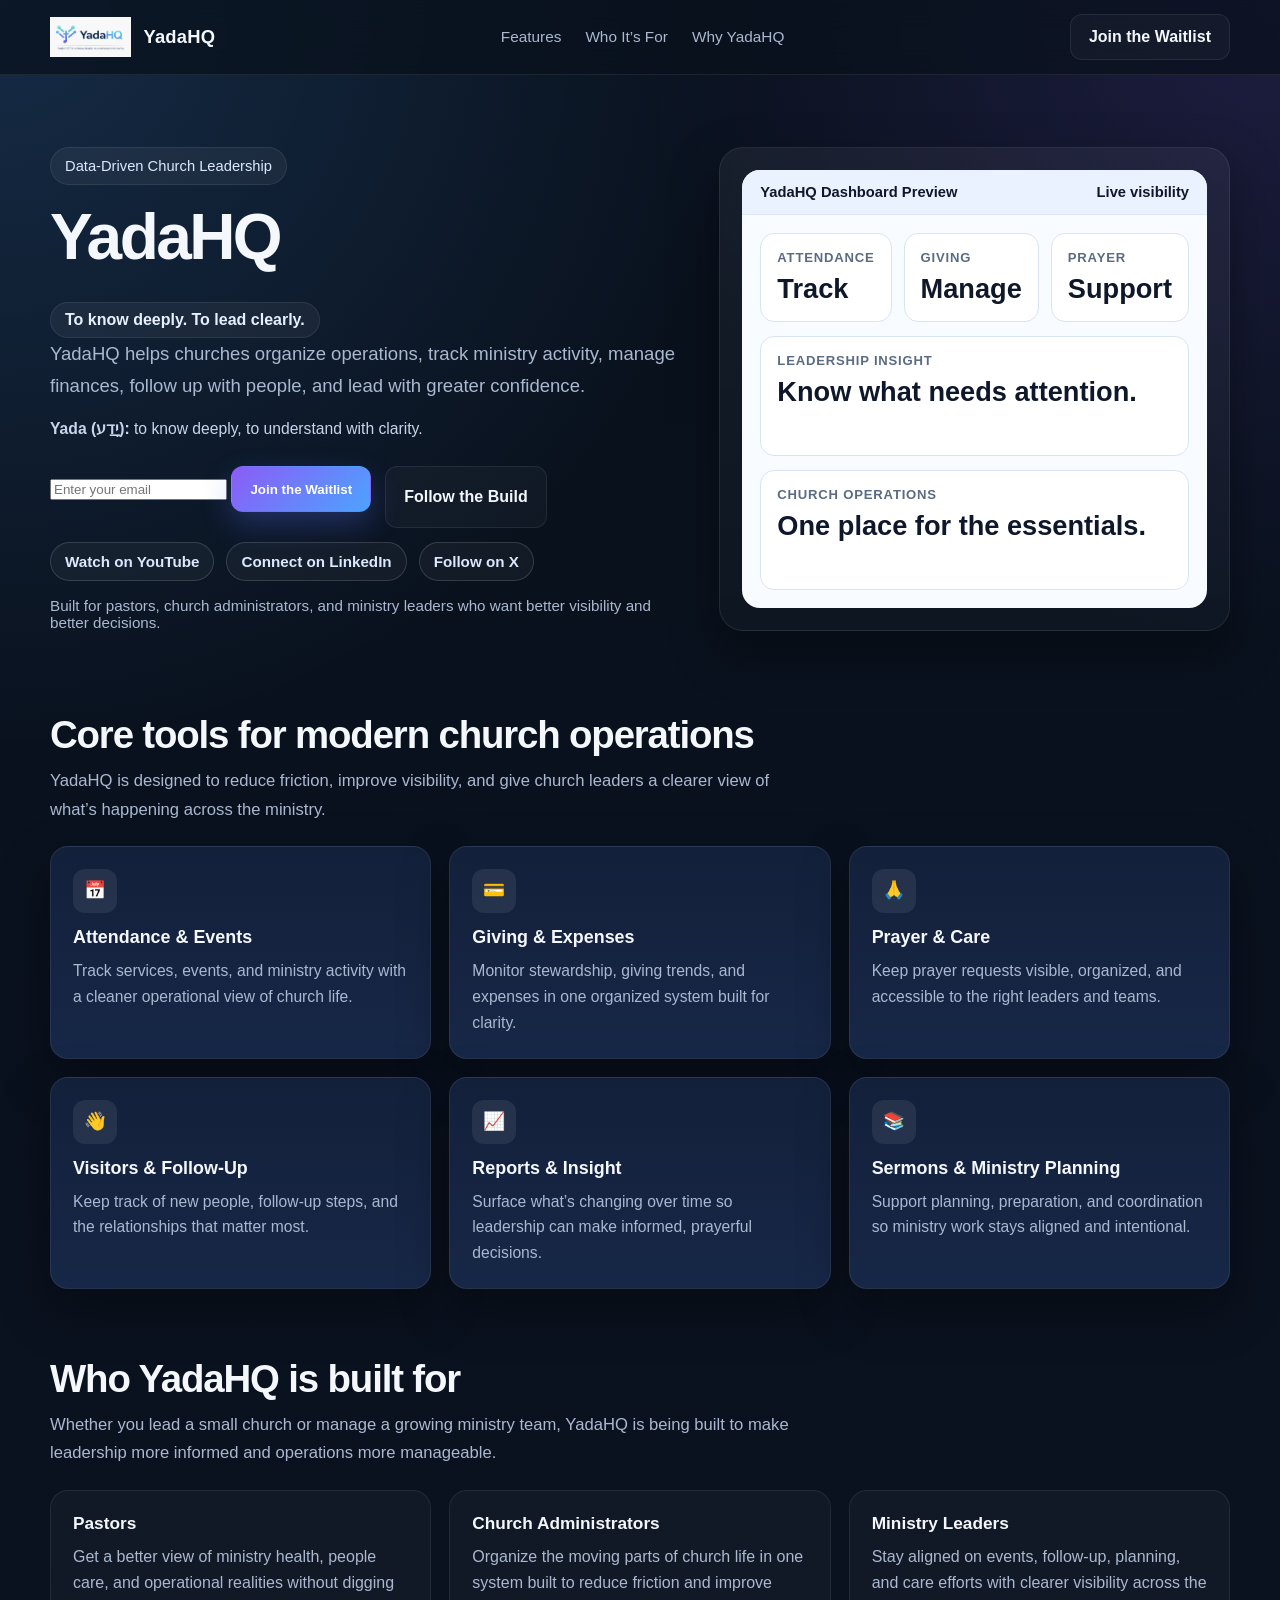
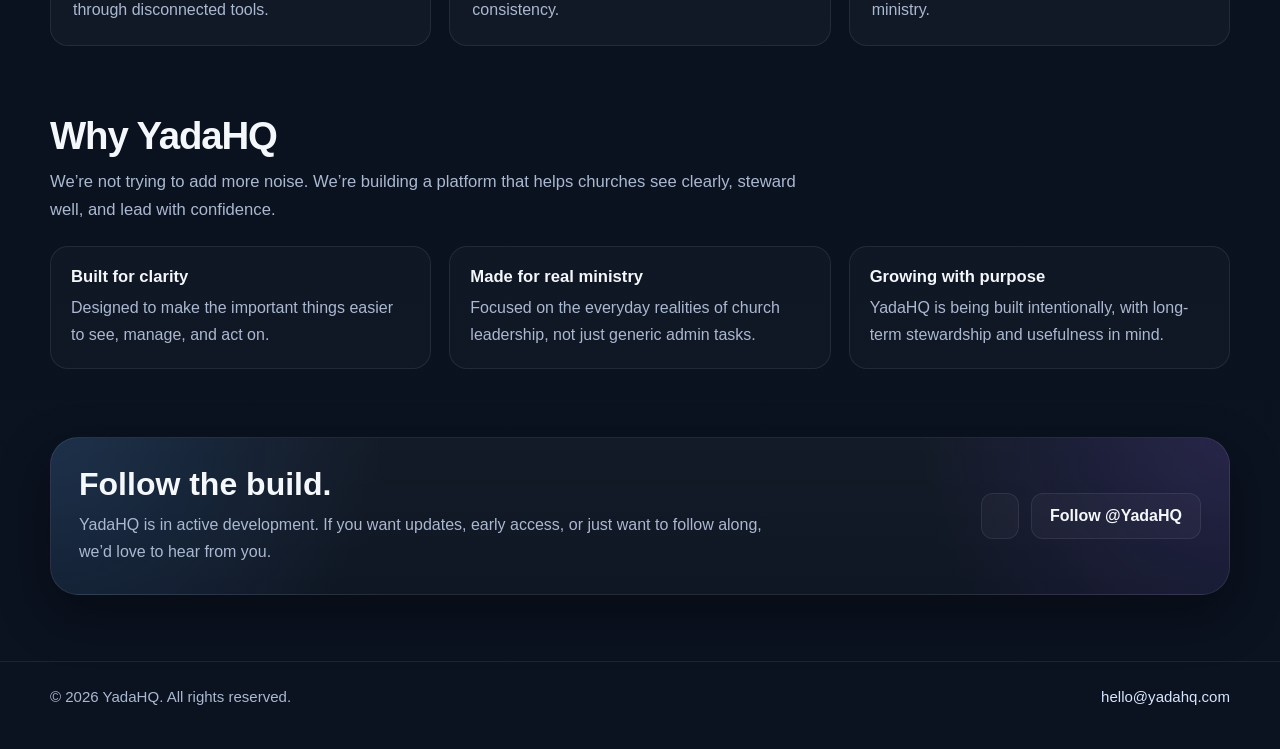
==== index.html @ d4dc7abc "Update index.html" ====
<!DOCTYPE html>
<html lang="en">
<head>
  <meta charset="UTF-8" />
  <meta name="viewport" content="width=device-width, initial-scale=1.0" />
  <title>YadaHQ | Data-Driven Church Leadership</title>
  <meta
    name="description"
    content="YadaHQ helps churches organize operations, track ministry activity, and lead with clarity."
  />
  <style>
    :root {
      --bg: #0b1220;
      --bg-soft: #111b31;
      --panel: #13203a;
      --panel-2: #172747;
      --text: #f4f7fb;
      --muted: #aab8d0;
      --line: rgba(255,255,255,0.08);
      --blue: #4da3ff;
      --blue-2: #69d2ff;
      --purple: #8b5cf6;
      --green: #30c48d;
      --shadow: 0 20px 50px rgba(0,0,0,0.35);
      --radius: 18px;
      --max: 1180px;
    }

    * {
      box-sizing: border-box;
    }

    html {
      scroll-behavior: smooth;
    }

    body {
      margin: 0;
      font-family: Inter, Arial, Helvetica, sans-serif;
      color: var(--text);
      background:
        radial-gradient(circle at top left, rgba(77,163,255,0.18), transparent 28%),
        radial-gradient(circle at top right, rgba(139,92,246,0.16), transparent 24%),
        linear-gradient(180deg, #09111d 0%, #0b1220 100%);
    }

    a {
      color: inherit;
      text-decoration: none;
    }

    .container {
      width: min(var(--max), calc(100% - 32px));
      margin: 0 auto;
    }

    .nav {
      position: sticky;
      top: 0;
      z-index: 20;
      backdrop-filter: blur(14px);
      background: rgba(9,17,29,0.72);
      border-bottom: 1px solid var(--line);
    }

    .nav-inner {
      display: flex;
      align-items: center;
      justify-content: space-between;
      min-height: 74px;
      gap: 18px;
    }

    .brand {
      display: flex;
      align-items: center;
      gap: 12px;
      font-weight: 800;
      font-size: 1.15rem;
      letter-spacing: 0.2px;
    }

    .brand img {
  height: 40px;
  width: auto;
  object-fit: contain;
}

    .nav-links {
      display: flex;
      gap: 24px;
      color: var(--muted);
      font-size: 0.96rem;
    }

    .nav-links a:hover {
      color: var(--text);
    }

    .nav-cta {
      display: flex;
      gap: 12px;
      align-items: center;
    }

    .btn {
      display: inline-flex;
      align-items: center;
      justify-content: center;
      gap: 10px;
      min-height: 46px;
      padding: 0 18px;
      border-radius: 12px;
      font-weight: 700;
      border: 1px solid transparent;
      transition: 0.2s ease;
      cursor: pointer;
    }

    .btn-primary {
      background: linear-gradient(135deg, var(--purple), var(--blue));
      color: white;
      box-shadow: 0 12px 30px rgba(91, 110, 255, 0.28);
    }

    .btn-primary:hover {
      transform: translateY(-1px);
      filter: brightness(1.04);
    }

    .btn-secondary {
      border-color: var(--line);
      background: rgba(255,255,255,0.03);
      color: var(--text);
    }

    .btn-secondary:hover {
      background: rgba(255,255,255,0.06);
    }

    .hero {
      padding: 72px 0 48px;
    }

    .hero-grid {
      display: grid;
      grid-template-columns: 1.15fr 0.85fr;
      gap: 34px;
      align-items: center;
    }

    .eyebrow {
      display: inline-flex;
      align-items: center;
      gap: 10px;
      color: #dce8ff;
      background: rgba(255,255,255,0.05);
      border: 1px solid var(--line);
      border-radius: 999px;
      padding: 10px 14px;
      font-size: 0.92rem;
      margin-bottom: 20px;
    }

    h1 {
      margin: 0 0 18px;
      font-size: clamp(2.4rem, 5vw, 4.4rem);
      line-height: 1.02;
      letter-spacing: -0.04em;
    }

    .hero p.main {
      margin: 0;
      color: var(--muted);
      font-size: 1.16rem;
      line-height: 1.7;
      max-width: 760px;
    }

    .meaning {
      margin-top: 18px;
      color: #d2dff7;
      font-size: 0.98rem;
      opacity: 0.95;
    }

    .hero-actions {
      display: flex;
      gap: 14px;
      margin-top: 28px;
      flex-wrap: wrap;
    }

    .hero-note {
      margin-top: 16px;
      color: var(--muted);
      font-size: 0.95rem;
    }

    .hero-card {
      background: linear-gradient(180deg, rgba(255,255,255,0.05), rgba(255,255,255,0.025));
      border: 1px solid var(--line);
      border-radius: 24px;
      padding: 22px;
      box-shadow: var(--shadow);
    }

    .dashboard-shell {
      background: #f8fbff;
      color: #0f172a;
      border-radius: 18px;
      overflow: hidden;
      min-height: 380px;
    }

    .dashboard-top {
      display: flex;
      justify-content: space-between;
      align-items: center;
      background: #eaf2ff;
      padding: 14px 18px;
      border-bottom: 1px solid #dbe7f7;
      font-size: 0.92rem;
      font-weight: 700;
    }

    .dashboard-body {
      padding: 18px;
      display: grid;
      gap: 14px;
    }

    .stat-row {
      display: grid;
      grid-template-columns: repeat(3, 1fr);
      gap: 12px;
    }

    .stat-box, .wide-box {
      border: 1px solid #d9e4f2;
      border-radius: 14px;
      background: white;
      padding: 16px;
    }

    .stat-box h4, .wide-box h4 {
      margin: 0 0 8px;
      font-size: 0.82rem;
      color: #5b6b82;
      text-transform: uppercase;
      letter-spacing: 0.06em;
    }

    .stat-box .big, .wide-box .big {
      font-size: 1.7rem;
      font-weight: 800;
    }

    .wide-box {
      min-height: 120px;
    }

    section {
      padding: 34px 0;
    }

    .section-head {
      margin-bottom: 22px;
      max-width: 760px;
    }

    .section-head h2 {
      margin: 0 0 10px;
      font-size: clamp(1.8rem, 3vw, 2.7rem);
      letter-spacing: -0.03em;
    }

    .section-head p {
      margin: 0;
      color: var(--muted);
      line-height: 1.7;
      font-size: 1.04rem;
    }

    .feature-grid {
      display: grid;
      grid-template-columns: repeat(3, 1fr);
      gap: 18px;
    }

    .feature-card {
      background: linear-gradient(180deg, var(--panel), var(--panel-2));
      border: 1px solid var(--line);
      border-radius: var(--radius);
      padding: 22px;
      box-shadow: var(--shadow);
    }

    .feature-card .icon {
      width: 44px;
      height: 44px;
      border-radius: 12px;
      display: inline-flex;
      align-items: center;
      justify-content: center;
      background: rgba(255,255,255,0.08);
      margin-bottom: 14px;
      font-size: 1.1rem;
    }

    .feature-card h3 {
      margin: 0 0 10px;
      font-size: 1.12rem;
    }

    .feature-card p {
      margin: 0;
      color: var(--muted);
      line-height: 1.65;
      font-size: 0.98rem;
    }

    .audience-grid {
      display: grid;
      grid-template-columns: repeat(3, 1fr);
      gap: 18px;
    }

    .audience-card {
      border: 1px solid var(--line);
      border-radius: var(--radius);
      padding: 22px;
      background: rgba(255,255,255,0.03);
    }

    .audience-card h3 {
      margin: 0 0 10px;
      font-size: 1.08rem;
    }

    .audience-card p {
      margin: 0;
      color: var(--muted);
      line-height: 1.65;
    }

    .trust-grid {
      display: grid;
      grid-template-columns: repeat(3, 1fr);
      gap: 18px;
    }

    .trust-item {
      border: 1px solid var(--line);
      border-radius: var(--radius);
      padding: 20px;
      background: rgba(255,255,255,0.025);
    }

    .trust-item strong {
      display: block;
      margin-bottom: 8px;
      font-size: 1.04rem;
    }

    .trust-item span {
      color: var(--muted);
      line-height: 1.65;
    }

    .cta-panel {
      border: 1px solid var(--line);
      border-radius: 28px;
      padding: 28px;
      background:
        radial-gradient(circle at left top, rgba(77,163,255,0.16), transparent 28%),
        radial-gradient(circle at right top, rgba(139,92,246,0.16), transparent 26%),
        linear-gradient(180deg, rgba(255,255,255,0.04), rgba(255,255,255,0.02));
      box-shadow: var(--shadow);
      display: flex;
      justify-content: space-between;
      align-items: center;
      gap: 20px;
      flex-wrap: wrap;
    }

    .cta-panel h2 {
      margin: 0 0 8px;
      font-size: 2rem;
    }

    .cta-panel p {
      margin: 0;
      color: var(--muted);
      line-height: 1.7;
      max-width: 720px;
    }

    .footer {
      border-top: 1px solid var(--line);
      margin-top: 32px;
      padding: 26px 0 44px;
      color: var(--muted);
      font-size: 0.94rem;
    }

    .footer-inner {
      display: flex;
      justify-content: space-between;
      gap: 18px;
      flex-wrap: wrap;
    }

    .footer a {
      color: #d7e5ff;
    }

    @media (max-width: 980px) {
      .hero-grid,
      .feature-grid,
      .audience-grid,
      .trust-grid,
      .stat-row {
        grid-template-columns: 1fr;
      }

      .nav-links {
        display: none;
      }

      .hero {
        padding-top: 48px;
      }
    }

    @media (max-width: 640px) {
      .nav-cta {
        display: none;
      }

      h1 {
        font-size: 2.4rem;
      }

      .cta-panel h2 {
        font-size: 1.5rem;
      }
    }
    .social-row {
  margin-top: 14px;
  display: flex;
  flex-wrap: wrap;
  gap: 12px;
}

.social-link {
  display: inline-flex;
  align-items: center;
  padding: 10px 14px;
  border-radius: 999px;
  border: 1px solid rgba(255,255,255,0.14);
  background: rgba(255,255,255,0.04);
  color: #dce8ff;
  text-decoration: none;
  font-size: 0.95rem;
  font-weight: 600;
  transition: background 0.2s ease, border-color 0.2s ease, transform 0.2s ease;
}

.social-link:hover {
  background: rgba(255,255,255,0.08);
  border-color: rgba(255,255,255,0.24);
  transform: translateY(-1px);
}
  </style>
</head>
<body>
  <nav class="nav">
    <div class="container nav-inner">
      <a href="/" class="brand">
  <img src="/YadaHQ 3.jpg" alt="YadaHQ logo" height="40">
  <span>YadaHQ</span>
</a>

      <div class="nav-links">
        <a href="#features">Features</a>
        <a href="#who">Who It’s For</a>
        <a href="#trust">Why YadaHQ</a>
      </div>

            <div class="nav-cta">
        <a class="btn btn-secondary" href="#waitlist-form">
  Join the Waitlist
</a>
      </div>
    </div>
  </nav>

  <header class="hero">
    <div class="container hero-grid">
      <div>
                <div class="eyebrow">Data-Driven Church Leadership</div>

        <h1>YadaHQ</h1>

        <div style="margin-top:14px; display:inline-block; padding:8px 14px; border-radius:999px; background:rgba(255,255,255,0.05); border:1px solid rgba(255,255,255,0.08);">
          <span style="font-weight:600; color:#e6f0ff;">To know deeply. To lead clearly.</span>
        </div>

        <p class="main">
          YadaHQ helps churches organize operations, track ministry activity,
          manage finances, follow up with people, and lead with greater confidence.
        </p>
        <div class="meaning">
          <strong>Yada (יָדַע):</strong> to know deeply, to understand with clarity.
        </div>

       <div class="hero-actions">
  <form
  id="waitlist-form"
  class="waitlist-form"
  action="https://formspree.io/f/abcdwxyz"
  method="POST"
>
    <input
      type="email"
      name="email"
      placeholder="Enter your email"
      required
    />
    <button type="submit" class="btn btn-primary">
      Join the Waitlist
    </button>
    <p id="waitlist-message" class="waitlist-message"></p>
  </form>

  <a class="btn btn-secondary" href="https://x.com/YadaHQ" target="_blank" rel="noopener noreferrer">
    Follow the Build
  </a>
</div>
<div class="social-row">
  <a class="social-link" href="https://www.youtube.com/@YadaHQ" target="_blank" rel="noopener noreferrer">Watch on YouTube</a>
  <a class="social-link" href="https://www.linkedin.com/in/nathaniel-harrison-yadahq" target="_blank" rel="noopener noreferrer">Connect on LinkedIn</a>
  <a class="social-link" href="https://x.com/YadaHQ" target="_blank" rel="noopener noreferrer">Follow on X</a>
</div>
        <div class="hero-note">
          Built for pastors, church administrators, and ministry leaders who want better visibility and better decisions.
        </div>
      </div>

      <div class="hero-card">
        <div class="dashboard-shell">
          <div class="dashboard-top">
            <span>YadaHQ Dashboard Preview</span>
            <span>Live visibility</span>
          </div>
          <div class="dashboard-body">
            <div class="stat-row">
              <div class="stat-box">
                <h4>Attendance</h4>
                <div class="big">Track</div>
              </div>
              <div class="stat-box">
                <h4>Giving</h4>
                <div class="big">Manage</div>
              </div>
              <div class="stat-box">
                <h4>Prayer</h4>
                <div class="big">Support</div>
              </div>
            </div>
            <div class="wide-box">
              <h4>Leadership insight</h4>
              <div class="big">Know what needs attention.</div>
            </div>
            <div class="wide-box">
              <h4>Church operations</h4>
              <div class="big">One place for the essentials.</div>
            </div>
          </div>
        </div>
      </div>
    </div>
  </header>

  <section id="features">
    <div class="container">
      <div class="section-head">
        <h2>Core tools for modern church operations</h2>
        <p>
          YadaHQ is designed to reduce friction, improve visibility, and give church leaders
          a clearer view of what’s happening across the ministry.
        </p>
      </div>

      <div class="feature-grid">
        <div class="feature-card">
          <div class="icon">📅</div>
          <h3>Attendance & Events</h3>
          <p>
            Track services, events, and ministry activity with a cleaner operational view of church life.
          </p>
        </div>

        <div class="feature-card">
          <div class="icon">💳</div>
          <h3>Giving & Expenses</h3>
          <p>
            Monitor stewardship, giving trends, and expenses in one organized system built for clarity.
          </p>
        </div>

        <div class="feature-card">
          <div class="icon">🙏</div>
          <h3>Prayer & Care</h3>
          <p>
            Keep prayer requests visible, organized, and accessible to the right leaders and teams.
          </p>
        </div>

        <div class="feature-card">
          <div class="icon">👋</div>
          <h3>Visitors & Follow-Up</h3>
          <p>
            Keep track of new people, follow-up steps, and the relationships that matter most.
          </p>
        </div>

        <div class="feature-card">
          <div class="icon">📈</div>
          <h3>Reports & Insight</h3>
          <p>
            Surface what’s changing over time so leadership can make informed, prayerful decisions.
          </p>
        </div>

        <div class="feature-card">
          <div class="icon">📚</div>
          <h3>Sermons & Ministry Planning</h3>
          <p>
            Support planning, preparation, and coordination so ministry work stays aligned and intentional.
          </p>
        </div>
      </div>
    </div>
  </section>

  <section id="who">
    <div class="container">
      <div class="section-head">
        <h2>Who YadaHQ is built for</h2>
        <p>
          Whether you lead a small church or manage a growing ministry team, YadaHQ is being built
          to make leadership more informed and operations more manageable.
        </p>
      </div>

      <div class="audience-grid">
        <div class="audience-card">
          <h3>Pastors</h3>
          <p>
            Get a better view of ministry health, people care, and operational realities without digging through disconnected tools.
          </p>
        </div>

        <div class="audience-card">
          <h3>Church Administrators</h3>
          <p>
            Organize the moving parts of church life in one system built to reduce friction and improve consistency.
          </p>
        </div>

        <div class="audience-card">
          <h3>Ministry Leaders</h3>
          <p>
            Stay aligned on events, follow-up, planning, and care efforts with clearer visibility across the ministry.
          </p>
        </div>
      </div>
    </div>
  </section>

  <section id="trust">
    <div class="container">
      <div class="section-head">
        <h2>Why YadaHQ</h2>
        <p>
          We’re not trying to add more noise. We’re building a platform that helps churches
          see clearly, steward well, and lead with confidence.
        </p>
      </div>

      <div class="trust-grid">
        <div class="trust-item">
          <strong>Built for clarity</strong>
          <span>Designed to make the important things easier to see, manage, and act on.</span>
        </div>
        <div class="trust-item">
          <strong>Made for real ministry</strong>
          <span>Focused on the everyday realities of church leadership, not just generic admin tasks.</span>
        </div>
        <div class="trust-item">
          <strong>Growing with purpose</strong>
          <span>YadaHQ is being built intentionally, with long-term stewardship and usefulness in mind.</span>
        </div>
      </div>
    </div>
  </section>

  <section>
    <div class="container">
      <div class="cta-panel">
        <div>
          <h2>Follow the build.</h2>
          <p>
            YadaHQ is in active development. If you want updates, early access, or just want to follow along,
            we’d love to hear from you.
          </p>
        </div>
        <div style="display:flex; gap:12px; flex-wrap:wrap;">
          <a class="btn btn-secondary" href="#waitlist-form">
          <a class="btn btn-secondary" href="https://x.com/YadaHQ" target="_blank" rel="noopener noreferrer">Follow @YadaHQ</a>
        </div>
      </div>
    </div>
  </section>

  <footer class="footer">
    <div class="container footer-inner">
      <div>© 2026 YadaHQ. All rights reserved.</div>
      <div>
        <a href="mailto:hello@yadahq.com">hello@yadahq.com</a>
      </div>
    </div>
  </footer>
</body>
</html>
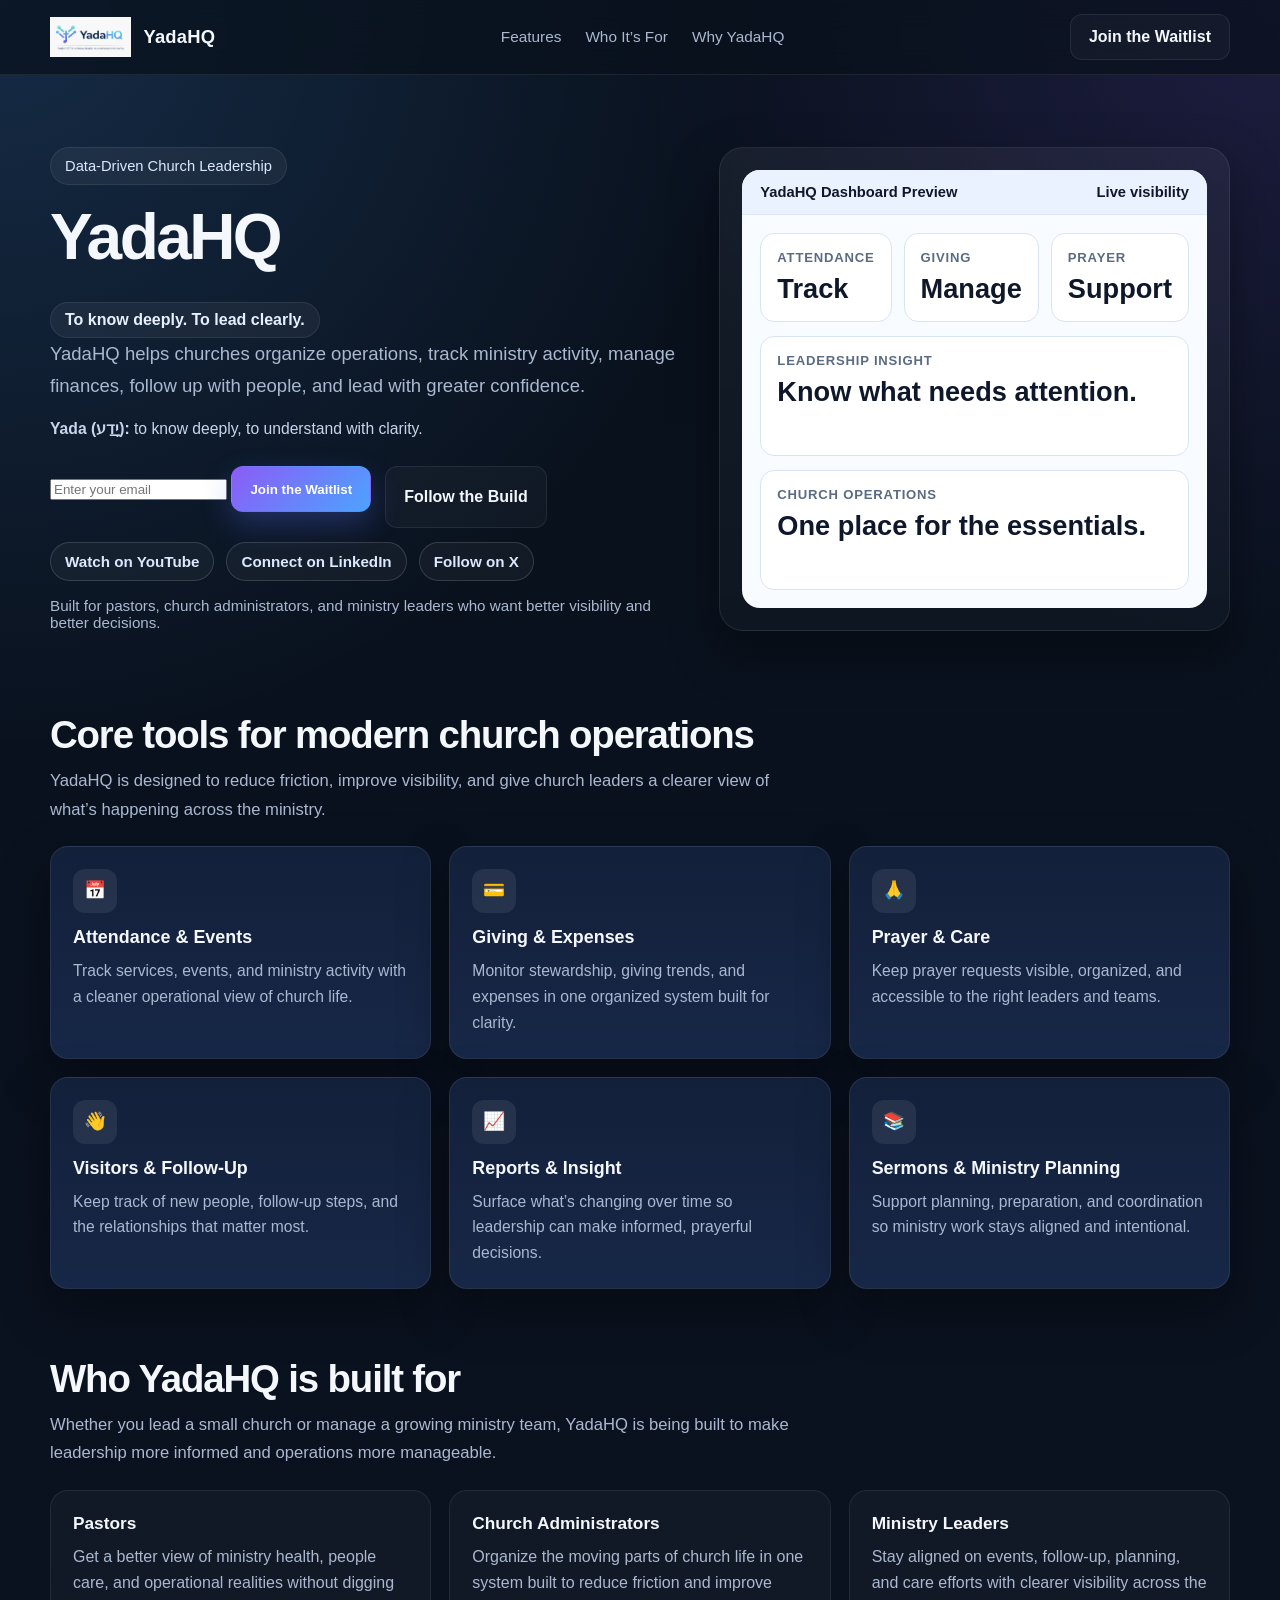
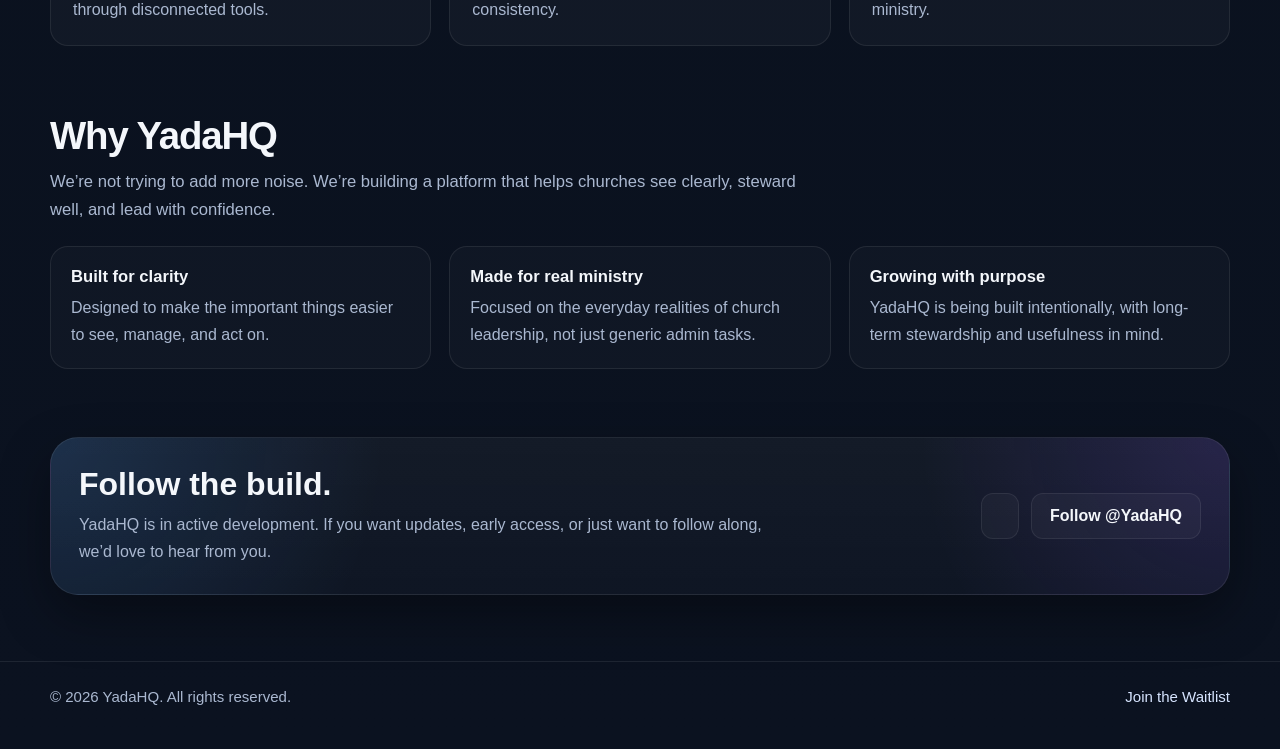
==== commit a98bf606: "Update index.html" ====
--- a/index.html
+++ b/index.html
@@ -729,9 +729,53 @@
     <div class="container footer-inner">
       <div>© 2026 YadaHQ. All rights reserved.</div>
       <div>
-        <a href="mailto:hello@yadahq.com">hello@yadahq.com</a>
+        <a href="#waitlist-form">Join the Waitlist</a>
       </div>
     </div>
   </footer>
+
+<script>
+  const waitlistForm = document.getElementById("waitlist-form");
+  const waitlistButton = waitlistForm ? waitlistForm.querySelector('button[type="submit"]') : null;
+  const waitlistMessage = document.getElementById("waitlist-message");
+
+  if (waitlistForm) {
+    waitlistForm.addEventListener("submit", async function (e) {
+      e.preventDefault();
+
+      waitlistButton.disabled = true;
+      waitlistButton.textContent = "Submitting...";
+      waitlistMessage.textContent = "";
+      waitlistMessage.className = "waitlist-message";
+
+      try {
+        const response = await fetch(waitlistForm.action, {
+          method: "POST",
+          body: new FormData(waitlistForm),
+          headers: {
+            Accept: "application/json"
+          }
+        });
+
+        if (response.ok) {
+          waitlistForm.reset();
+          waitlistMessage.textContent = "Thanks — you’re on the waitlist.";
+          waitlistMessage.classList.add("success");
+        } else {
+          waitlistMessage.textContent = "Something went wrong. Please try again.";
+          waitlistMessage.classList.add("error");
+        }
+      } catch (error) {
+        waitlistMessage.textContent = "Connection issue. Please try again.";
+        waitlistMessage.classList.add("error");
+      } finally {
+        waitlistButton.disabled = false;
+        waitlistButton.textContent = "Join the Waitlist";
+      }
+    });
+  }
+</script>
+
 </body>
 </html>
+
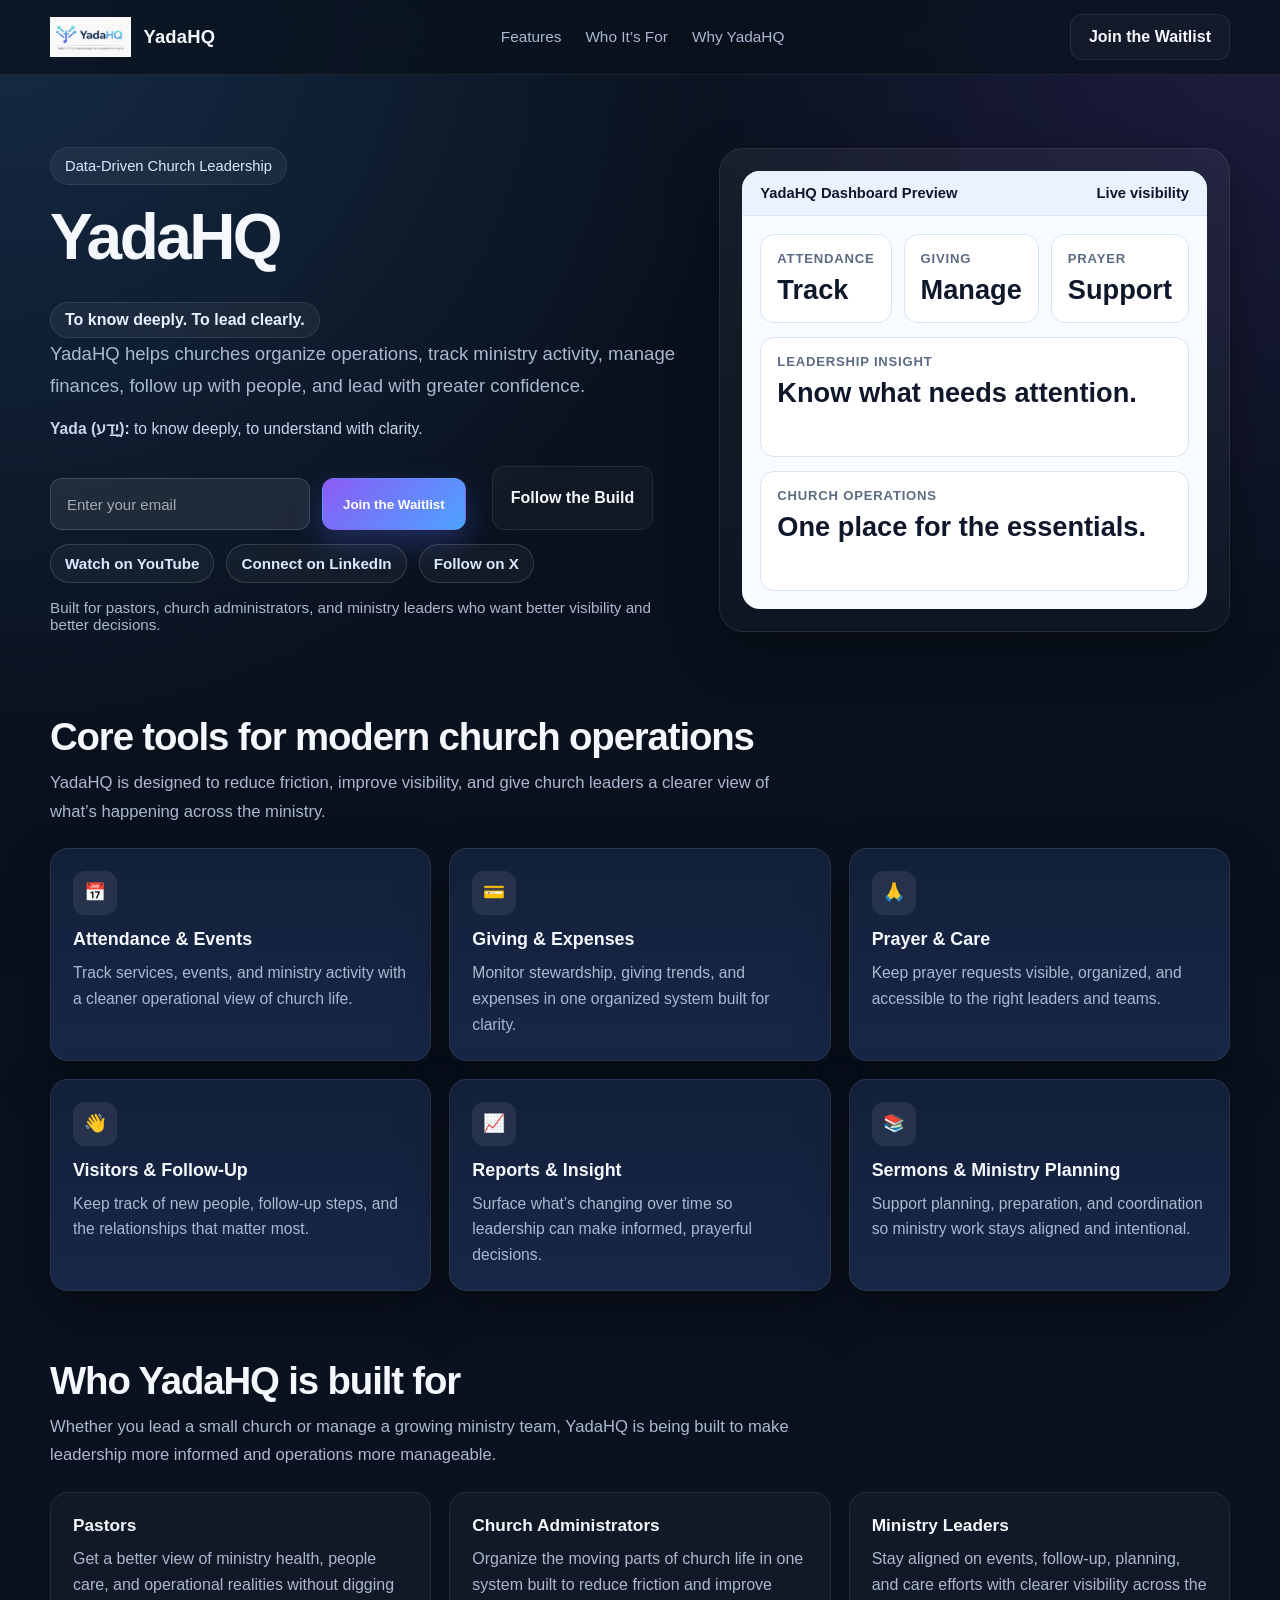
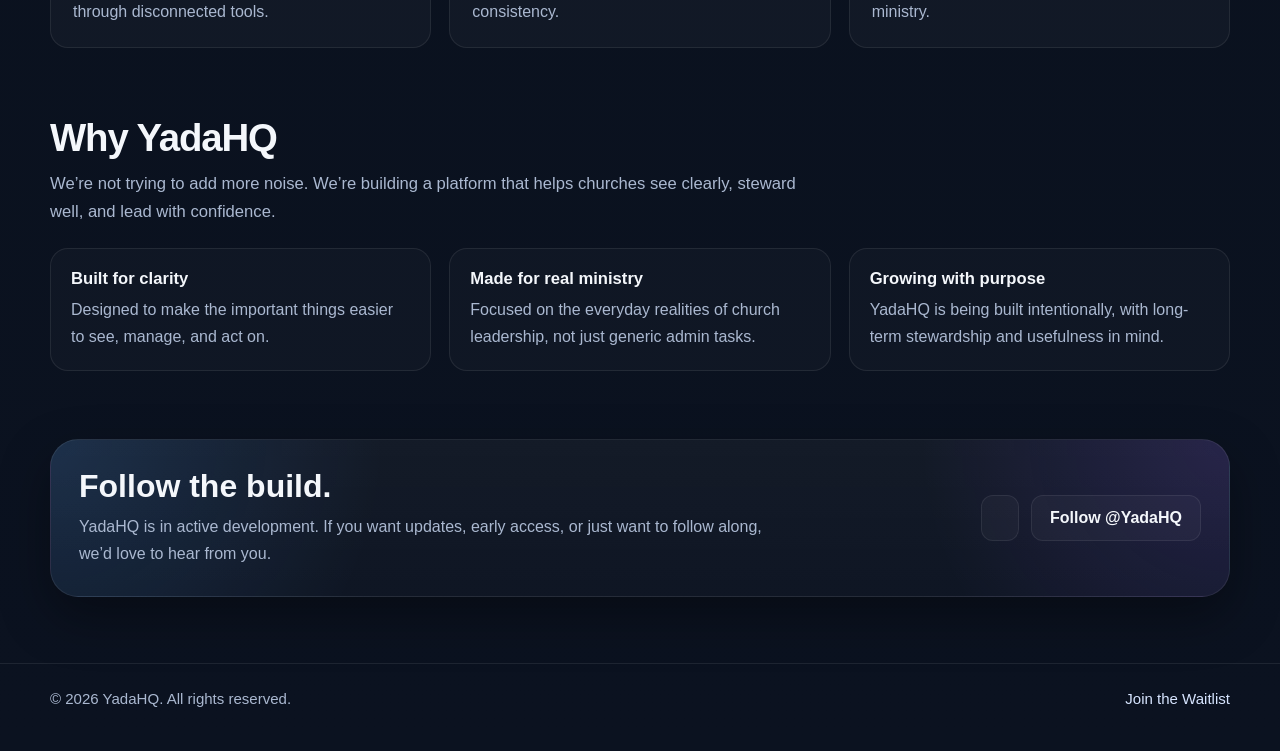
==== commit 1c909c5f: "Update index.html" ====
--- a/index.html
+++ b/index.html
@@ -191,6 +191,52 @@
       flex-wrap: wrap;
     }
 
+.waitlist-form {
+  display: flex;
+  align-items: center;
+  gap: 12px;
+  margin-top: 12px;
+}
+
+.waitlist-form input[type="email"] {
+  height: 52px;
+  padding: 0 16px;
+  border-radius: 12px;
+  border: 1px solid rgba(255,255,255,0.15);
+  background: rgba(255,255,255,0.08);
+  color: #fff;
+  font-size: 15px;
+  outline: none;
+  min-width: 260px;
+}
+
+.waitlist-form input::placeholder {
+  color: rgba(255,255,255,0.6);
+}
+
+.waitlist-form input:focus {
+  border-color: rgba(255,255,255,0.3);
+  background: rgba(255,255,255,0.12);
+}
+
+.waitlist-form .btn {
+  height: 52px;
+  padding: 0 20px;
+  display: flex;
+  align-items: center;
+}
+
+.form-note {
+  margin-top: 6px;
+  font-size: 14px;
+  color: rgba(255,255,255,0.65);
+}
+
+.hero-note {
+  margin-top: 16px;
+  color: var(--muted);
+  font-size: 0.95rem;
+}
     .hero-note {
       margin-top: 16px;
       color: var(--muted);
@@ -519,7 +565,7 @@
   <form
   id="waitlist-form"
   class="waitlist-form"
-  action="https://formspree.io/f/abcdwxyz"
+  action="https://formspree.io/f/xaqapdaj"
   method="POST"
 >
     <input
@@ -761,10 +807,13 @@
           waitlistForm.reset();
           waitlistMessage.textContent = "Thanks — you’re on the waitlist.";
           waitlistMessage.classList.add("success");
-        } else {
-          waitlistMessage.textContent = "Something went wrong. Please try again.";
-          waitlistMessage.classList.add("error");
-        }
+       } else {
+  const data = await response.json().catch(() => null);
+  const errorText =
+    data?.errors?.[0]?.message || "Something went wrong. Please try again.";
+  waitlistMessage.textContent = errorText;
+  waitlistMessage.classList.add("error");
+}
       } catch (error) {
         waitlistMessage.textContent = "Connection issue. Please try again.";
         waitlistMessage.classList.add("error");
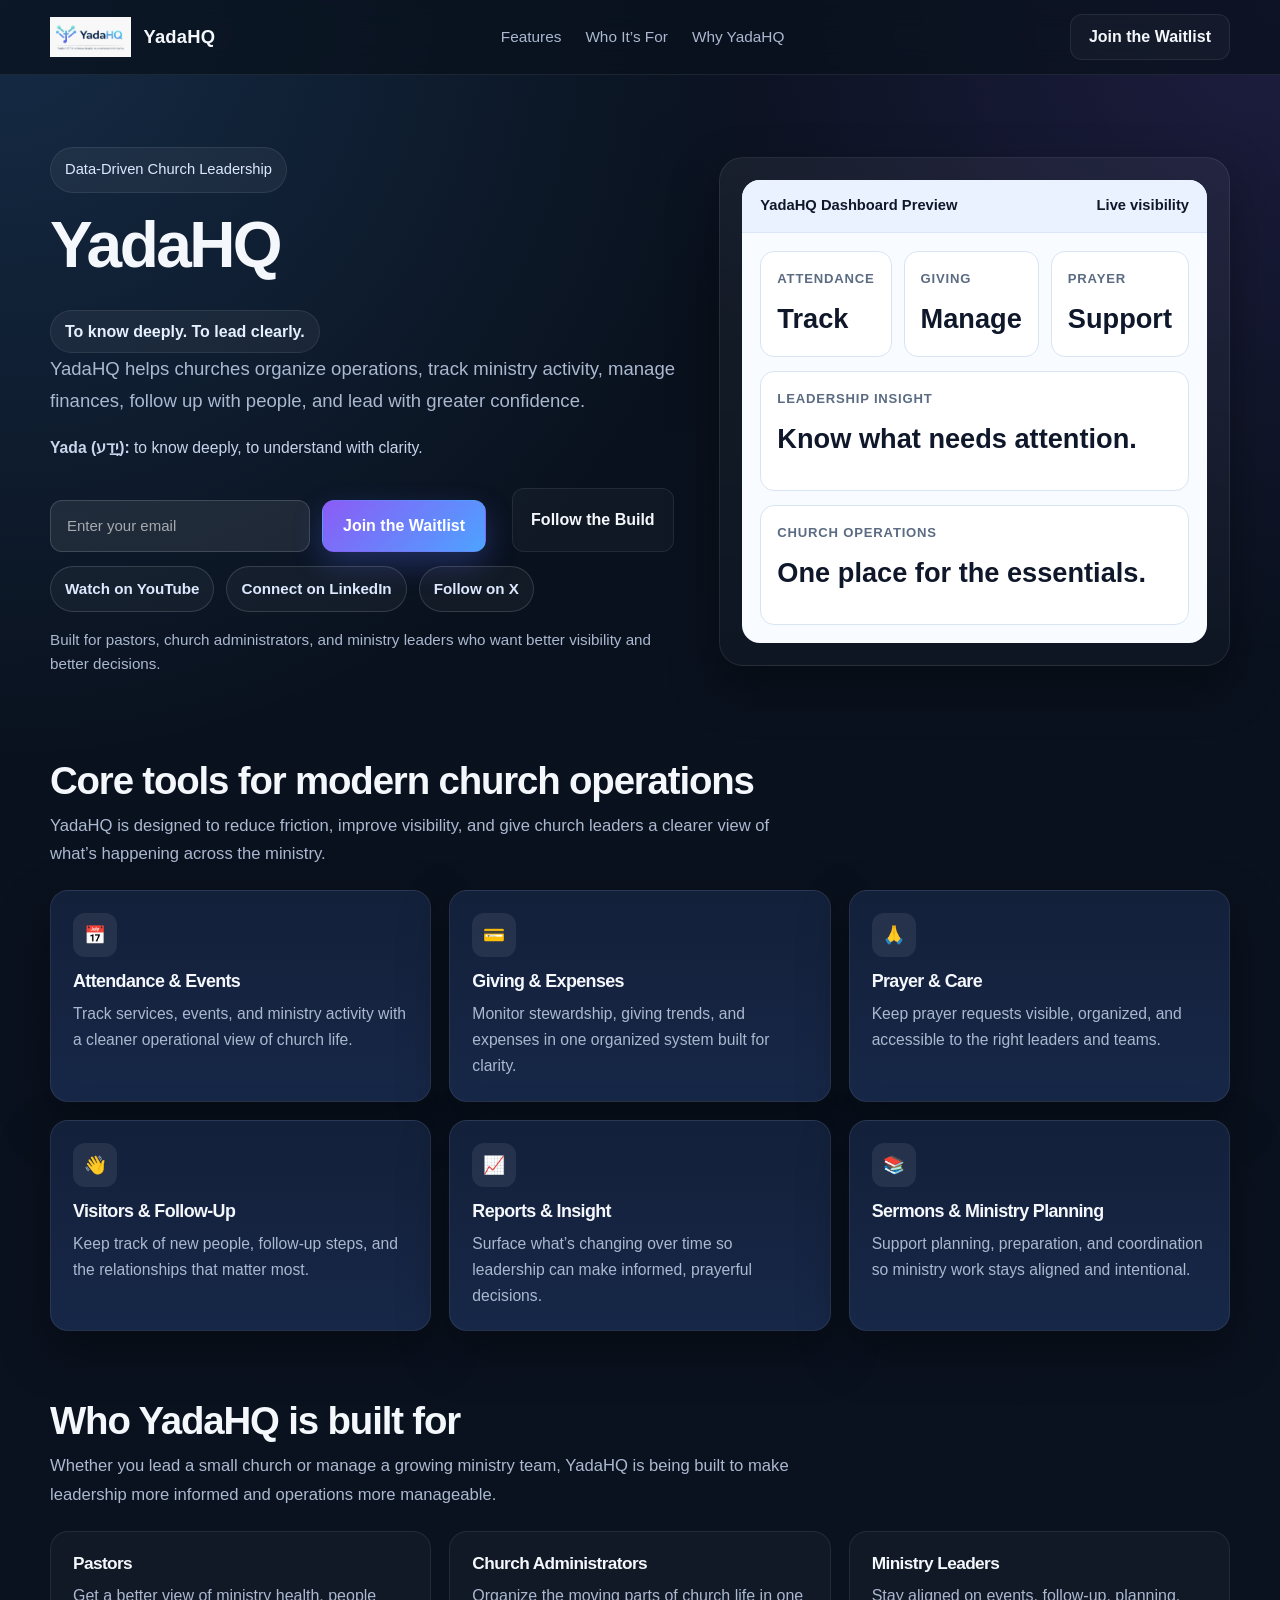
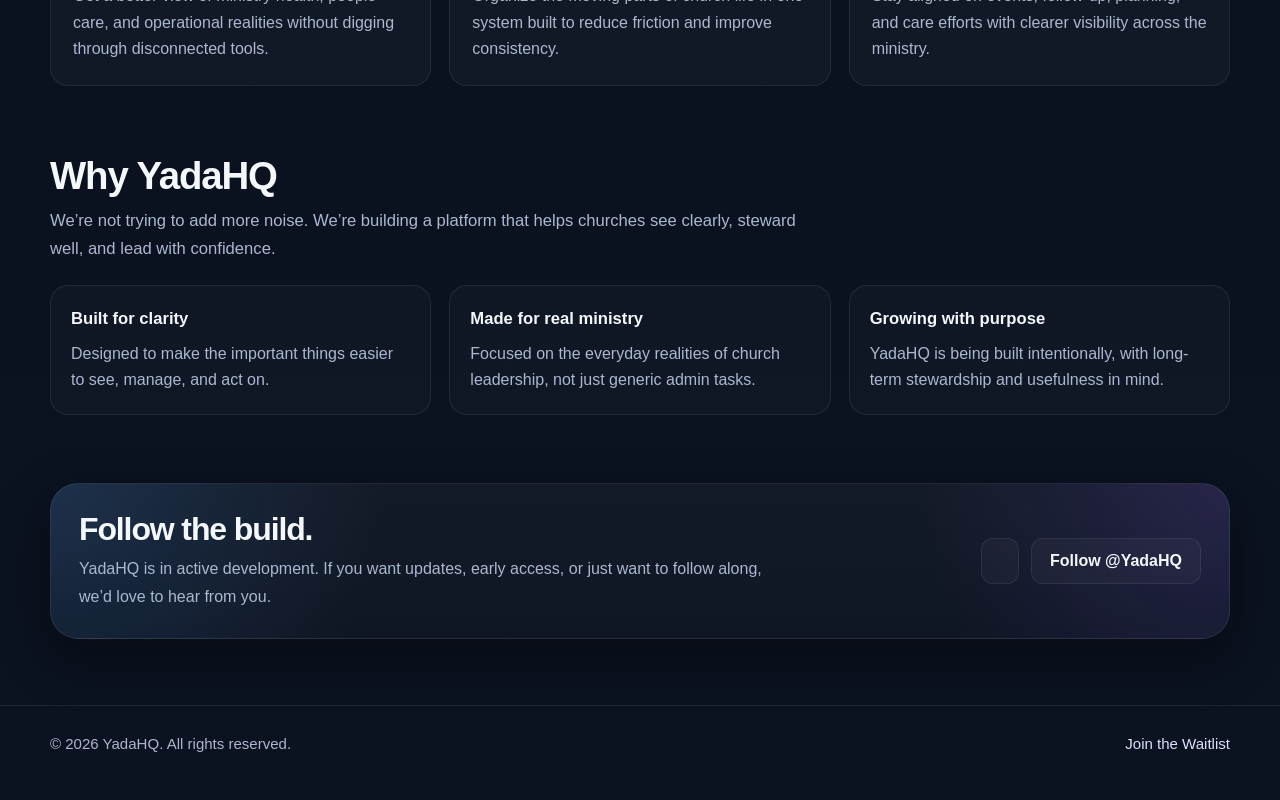
==== commit 33409412: "Connect private beta stylesheet" ====
--- a/index.html
+++ b/index.html
@@ -8,6 +8,7 @@
     name="description"
     content="YadaHQ helps churches organize operations, track ministry activity, and lead with clarity."
   />
+  <link rel="stylesheet" href="styles.css" />
   <style>
     :root {
       --bg: #0b1220;
--- a/styles.css
+++ b/styles.css
@@ -0,0 +1,385 @@
+/* =========================================================
+   YadaHQ.com — Private Beta Website
+   Global Design Foundation
+   ========================================================= */
+
+:root {
+  --background: #07111f;
+  --background-soft: #0b1728;
+  --surface: #101d31;
+  --surface-light: #15253d;
+  --surface-hover: #1a2d49;
+
+  --text-primary: #f7f9fc;
+  --text-secondary: #b6c2d2;
+  --text-muted: #8493a8;
+
+  --border: rgba(255, 255, 255, 0.1);
+  --border-strong: rgba(255, 255, 255, 0.16);
+
+  --brand-blue: #3b82f6;
+  --brand-blue-light: #60a5fa;
+  --brand-cyan: #22d3ee;
+  --brand-purple: #8b5cf6;
+
+  --success: #34d399;
+
+  --shadow-small: 0 10px 30px rgba(0, 0, 0, 0.2);
+  --shadow-large: 0 30px 80px rgba(0, 0, 0, 0.38);
+
+  --radius-small: 10px;
+  --radius-medium: 16px;
+  --radius-large: 24px;
+
+  --site-width: 1180px;
+  --header-height: 76px;
+}
+
+/* Reset */
+
+*,
+*::before,
+*::after {
+  box-sizing: border-box;
+}
+
+html {
+  scroll-behavior: smooth;
+  scroll-padding-top: calc(var(--header-height) + 24px);
+}
+
+body {
+  margin: 0;
+  min-width: 320px;
+  background:
+    radial-gradient(
+      circle at 15% 5%,
+      rgba(59, 130, 246, 0.14),
+      transparent 34%
+    ),
+    radial-gradient(
+      circle at 85% 10%,
+      rgba(139, 92, 246, 0.1),
+      transparent 30%
+    ),
+    var(--background);
+  color: var(--text-primary);
+  font-family:
+    Inter,
+    ui-sans-serif,
+    system-ui,
+    -apple-system,
+    BlinkMacSystemFont,
+    "Segoe UI",
+    sans-serif;
+  line-height: 1.6;
+  -webkit-font-smoothing: antialiased;
+  text-rendering: optimizeLegibility;
+}
+
+body.menu-open {
+  overflow: hidden;
+}
+
+img {
+  display: block;
+  max-width: 100%;
+}
+
+a {
+  color: inherit;
+  text-decoration: none;
+}
+
+button,
+input,
+select,
+textarea {
+  font: inherit;
+}
+
+button,
+a {
+  -webkit-tap-highlight-color: transparent;
+}
+
+button {
+  border: 0;
+}
+
+h1,
+h2,
+h3,
+p {
+  margin-top: 0;
+}
+
+h1,
+h2,
+h3 {
+  line-height: 1.12;
+  letter-spacing: -0.035em;
+}
+
+p {
+  color: var(--text-secondary);
+}
+
+.container {
+  width: min(calc(100% - 40px), var(--site-width));
+  margin-inline: auto;
+}
+
+/* Accessibility */
+
+.skip-link {
+  position: fixed;
+  top: 12px;
+  left: 12px;
+  z-index: 9999;
+  padding: 10px 14px;
+  border-radius: 8px;
+  background: #ffffff;
+  color: #07111f;
+  font-weight: 700;
+  transform: translateY(-150%);
+  transition: transform 180ms ease;
+}
+
+.skip-link:focus {
+  transform: translateY(0);
+}
+
+:focus-visible {
+  outline: 3px solid rgba(96, 165, 250, 0.75);
+  outline-offset: 3px;
+}
+
+/* Buttons */
+
+.button {
+  display: inline-flex;
+  min-height: 46px;
+  align-items: center;
+  justify-content: center;
+  gap: 9px;
+  padding: 11px 19px;
+  border: 1px solid transparent;
+  border-radius: 11px;
+  font-size: 0.94rem;
+  font-weight: 750;
+  line-height: 1;
+  cursor: pointer;
+  transition:
+    transform 180ms ease,
+    border-color 180ms ease,
+    background-color 180ms ease,
+    box-shadow 180ms ease;
+}
+
+.button:hover {
+  transform: translateY(-2px);
+}
+
+.button-primary {
+  background: linear-gradient(
+    135deg,
+    var(--brand-blue),
+    var(--brand-purple)
+  );
+  color: #ffffff;
+  box-shadow: 0 14px 35px rgba(59, 130, 246, 0.28);
+}
+
+.button-primary:hover {
+  box-shadow: 0 18px 42px rgba(59, 130, 246, 0.38);
+}
+
+.button-secondary {
+  border-color: var(--border-strong);
+  background: rgba(255, 255, 255, 0.045);
+  color: var(--text-primary);
+}
+
+.button-secondary:hover {
+  border-color: rgba(96, 165, 250, 0.45);
+  background: rgba(255, 255, 255, 0.08);
+}
+
+/* Navigation */
+
+.site-header {
+  position: sticky;
+  top: 0;
+  z-index: 1000;
+  min-height: var(--header-height);
+  border-bottom: 1px solid var(--border);
+  background: rgba(7, 17, 31, 0.82);
+  backdrop-filter: blur(18px);
+  -webkit-backdrop-filter: blur(18px);
+}
+
+.navbar {
+  min-height: var(--header-height);
+  display: flex;
+  align-items: center;
+  justify-content: space-between;
+  gap: 28px;
+}
+
+.brand {
+  display: inline-flex;
+  flex-shrink: 0;
+  align-items: center;
+  gap: 11px;
+}
+
+.brand-mark {
+  display: grid;
+  width: 38px;
+  height: 38px;
+  place-items: center;
+  overflow: hidden;
+  border: 1px solid var(--border-strong);
+  border-radius: 10px;
+  background: #ffffff;
+  box-shadow: var(--shadow-small);
+}
+
+.brand-mark img {
+  width: 100%;
+  height: 100%;
+  object-fit: cover;
+  object-position: left center;
+}
+
+.brand-name {
+  font-size: 1.12rem;
+  font-weight: 850;
+  letter-spacing: -0.035em;
+}
+
+.brand-name span {
+  color: var(--brand-blue-light);
+}
+
+.nav-links {
+  display: flex;
+  align-items: center;
+  justify-content: center;
+  gap: 7px;
+}
+
+.nav-link {
+  padding: 10px 12px;
+  border-radius: 9px;
+  color: var(--text-secondary);
+  font-size: 0.9rem;
+  font-weight: 650;
+  transition:
+    color 180ms ease,
+    background-color 180ms ease;
+}
+
+.nav-link:hover {
+  background: rgba(255, 255, 255, 0.055);
+  color: var(--text-primary);
+}
+
+.nav-actions {
+  display: flex;
+  flex-shrink: 0;
+  align-items: center;
+  gap: 10px;
+}
+
+.mobile-menu-button {
+  display: none;
+  width: 44px;
+  height: 44px;
+  place-items: center;
+  border: 1px solid var(--border);
+  border-radius: 10px;
+  background: rgba(255, 255, 255, 0.045);
+  color: var(--text-primary);
+  cursor: pointer;
+}
+
+.mobile-menu-button svg {
+  width: 22px;
+  height: 22px;
+}
+
+/* Temporary content spacing.
+   This will be replaced as each section is redesigned. */
+
+main {
+  min-height: 70vh;
+}
+
+/* Responsive navigation */
+
+@media (max-width: 900px) {
+  .nav-links {
+    position: fixed;
+    top: var(--header-height);
+    right: 0;
+    left: 0;
+    display: none;
+    align-items: stretch;
+    padding: 16px 20px 24px;
+    border-bottom: 1px solid var(--border);
+    background: rgba(7, 17, 31, 0.98);
+    box-shadow: var(--shadow-large);
+  }
+
+  .nav-links.is-open {
+    display: grid;
+  }
+
+  .nav-link {
+    padding: 13px 14px;
+  }
+
+  .nav-actions .button {
+    display: none;
+  }
+
+  .mobile-menu-button {
+    display: grid;
+  }
+}
+
+@media (max-width: 600px) {
+  :root {
+    --header-height: 68px;
+  }
+
+  .container {
+    width: min(calc(100% - 28px), var(--site-width));
+  }
+
+  .brand-name {
+    font-size: 1.02rem;
+  }
+
+  .brand-mark {
+    width: 35px;
+    height: 35px;
+  }
+}
+
+@media (prefers-reduced-motion: reduce) {
+  html {
+    scroll-behavior: auto;
+  }
+
+  *,
+  *::before,
+  *::after {
+    scroll-behavior: auto !important;
+    transition-duration: 0.01ms !important;
+    animation-duration: 0.01ms !important;
+    animation-iteration-count: 1 !important;
+  }
+}
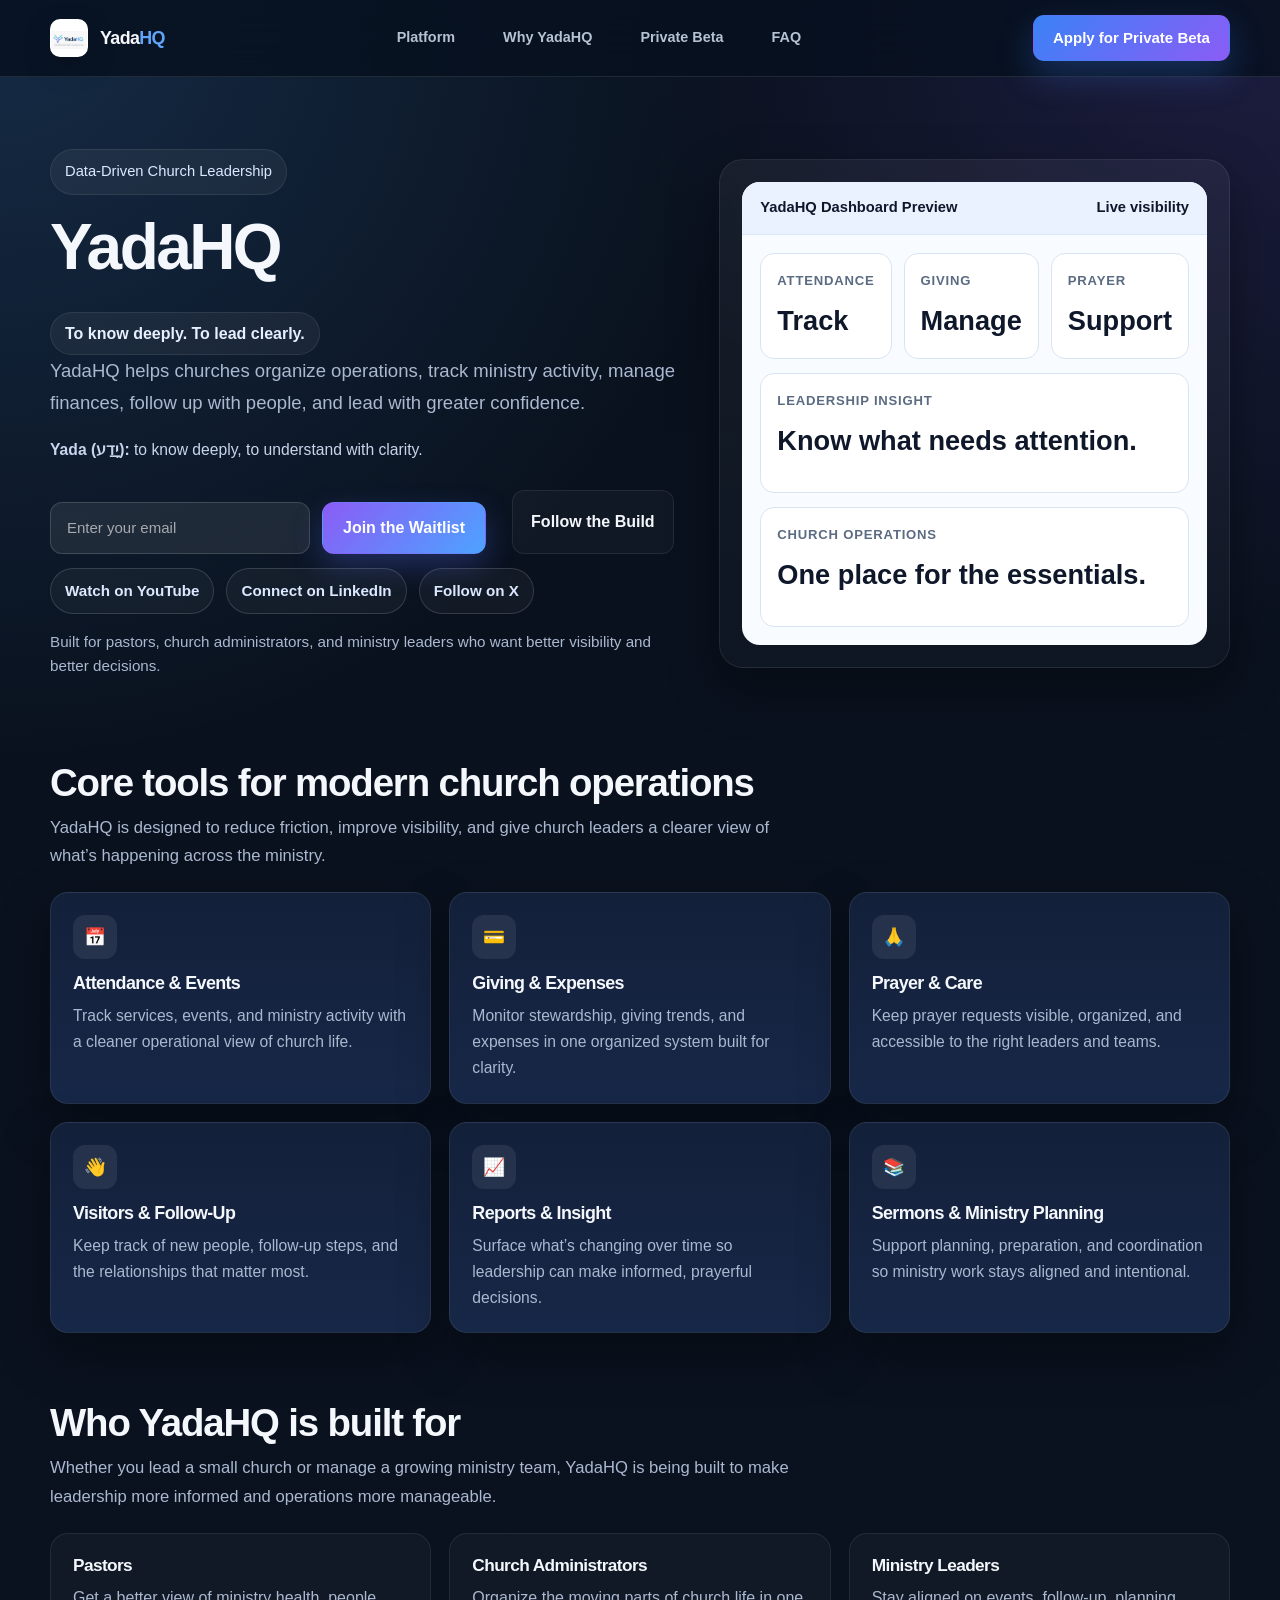
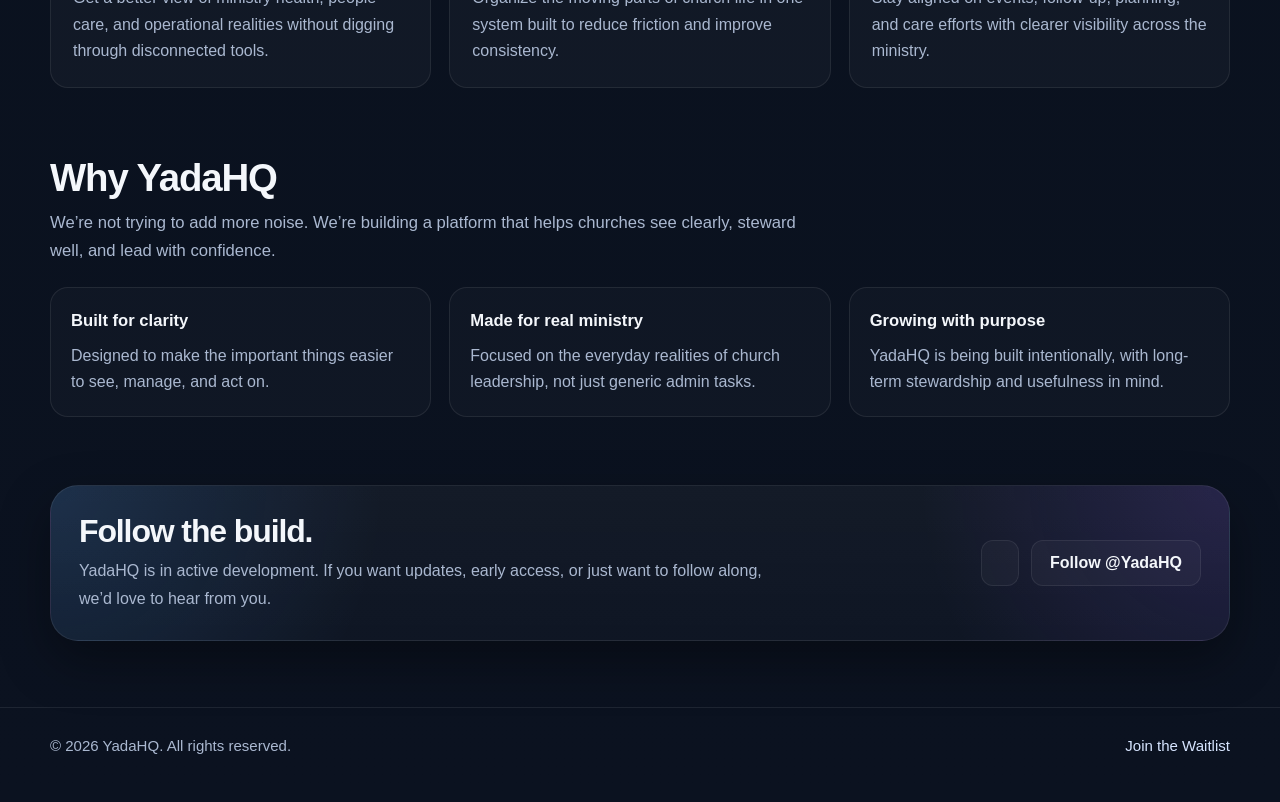
==== commit 72dd517a: "Redesign private beta navigation" ====
--- a/index.html
+++ b/index.html
@@ -521,27 +521,56 @@
 }
   </style>
 </head>
-<body>
-  <nav class="nav">
-    <div class="container nav-inner">
-      <a href="/" class="brand">
-  <img src="/YadaHQ 3.jpg" alt="YadaHQ logo" height="40">
-  <span>YadaHQ</span>
-</a>
-
-      <div class="nav-links">
-        <a href="#features">Features</a>
-        <a href="#who">Who It’s For</a>
-        <a href="#trust">Why YadaHQ</a>
-      </div>
-
-            <div class="nav-cta">
-        <a class="btn btn-secondary" href="#waitlist-form">
-  Join the Waitlist
-</a>
-      </div>
+<body id="top">
+  <header class="site-header">
+  <div class="container navbar">
+    <a class="brand" href="#top" aria-label="YadaHQ home">
+      <span class="brand-mark" aria-hidden="true">
+        <img src="yadahq-logo-hero.jpg" alt="" />
+      </span>
+
+      <span class="brand-name">Yada<span>HQ</span></span>
+    </a>
+
+    <nav
+      class="nav-links"
+      id="primary-navigation"
+      aria-label="Primary navigation"
+    >
+      <a class="nav-link" href="#platform">Platform</a>
+      <a class="nav-link" href="#why-yadahq">Why YadaHQ</a>
+      <a class="nav-link" href="#private-beta">Private Beta</a>
+      <a class="nav-link" href="#faq">FAQ</a>
+    </nav>
+
+    <div class="nav-actions">
+      <a class="button button-primary" href="#private-beta-application">
+        Apply for Private Beta
+      </a>
+
+      <button
+        class="mobile-menu-button"
+        type="button"
+        aria-expanded="false"
+        aria-controls="primary-navigation"
+        aria-label="Open navigation menu"
+      >
+        <svg
+          viewBox="0 0 24 24"
+          fill="none"
+          stroke="currentColor"
+          stroke-width="2"
+          stroke-linecap="round"
+          aria-hidden="true"
+        >
+          <path d="M4 7h16"></path>
+          <path d="M4 12h16"></path>
+          <path d="M4 17h16"></path>
+        </svg>
+      </button>
     </div>
-  </nav>
+  </div>
+</header>
 
   <header class="hero">
     <div class="container hero-grid">
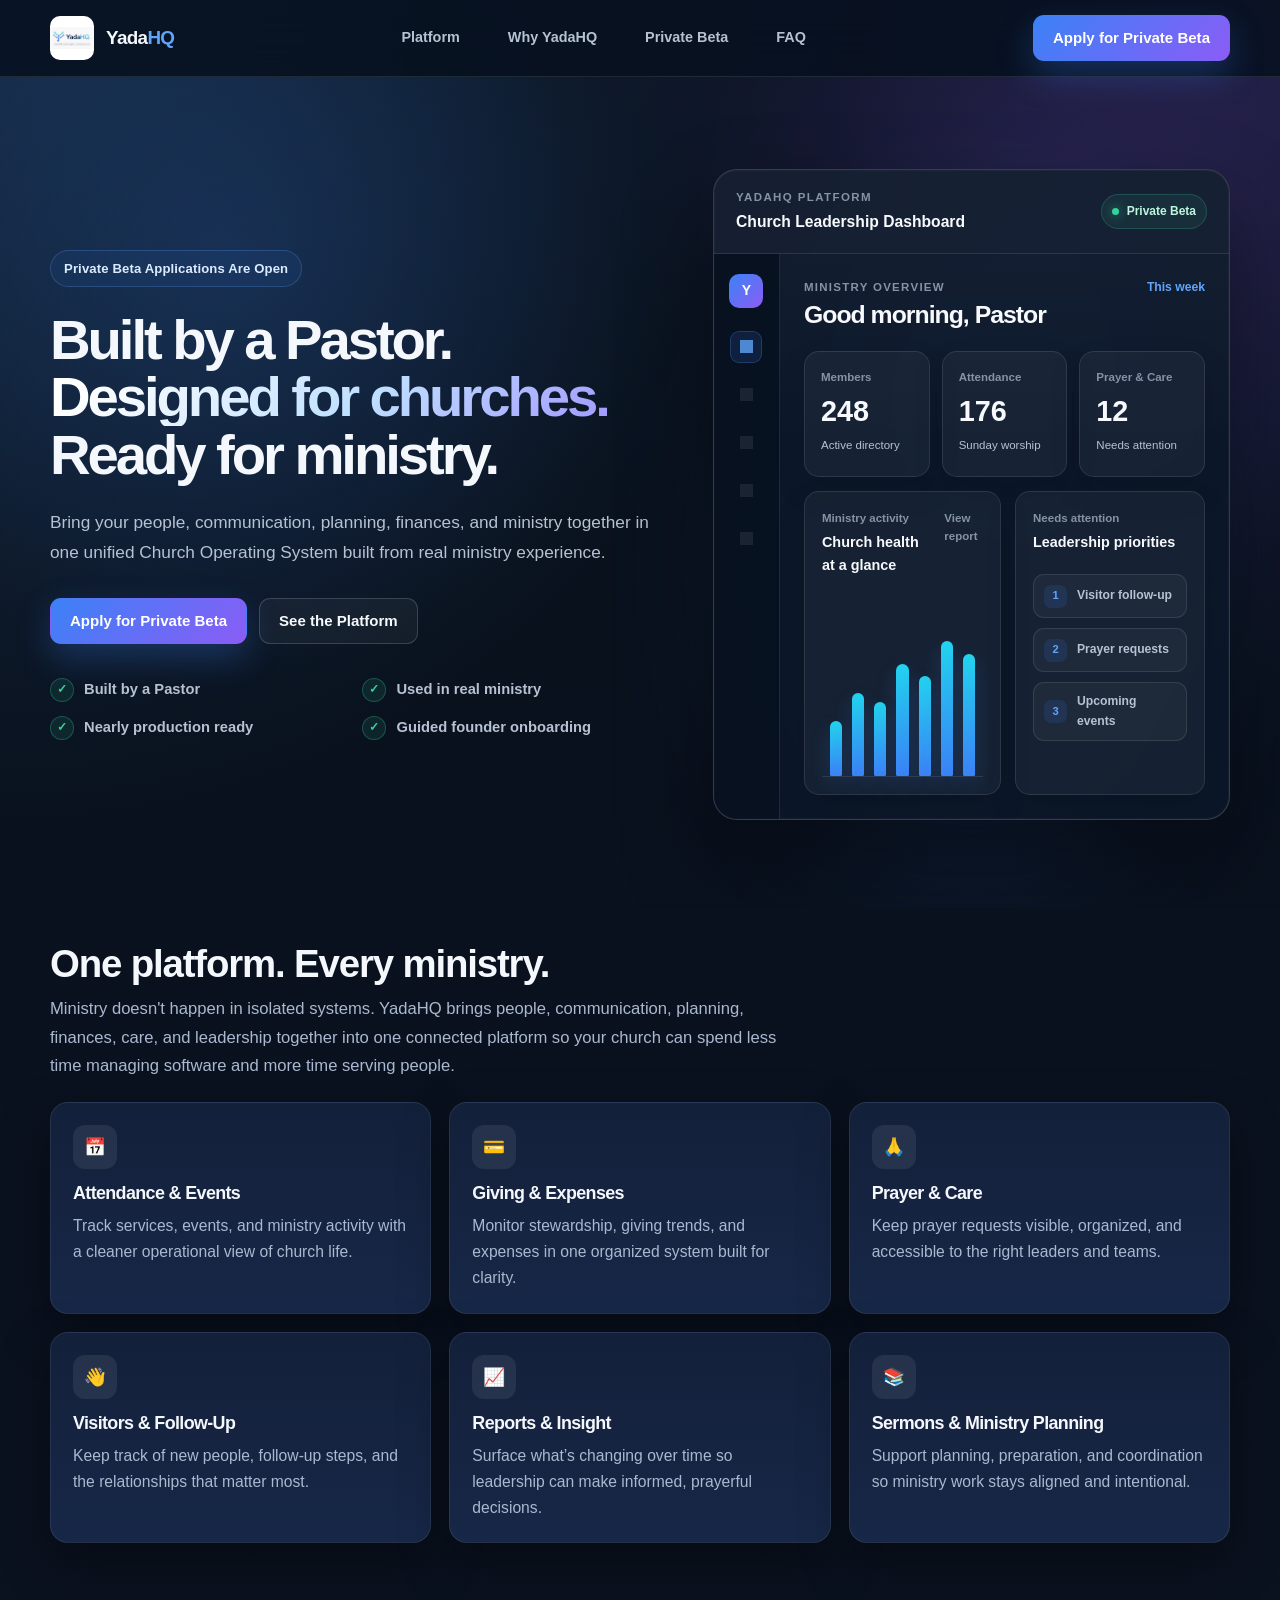
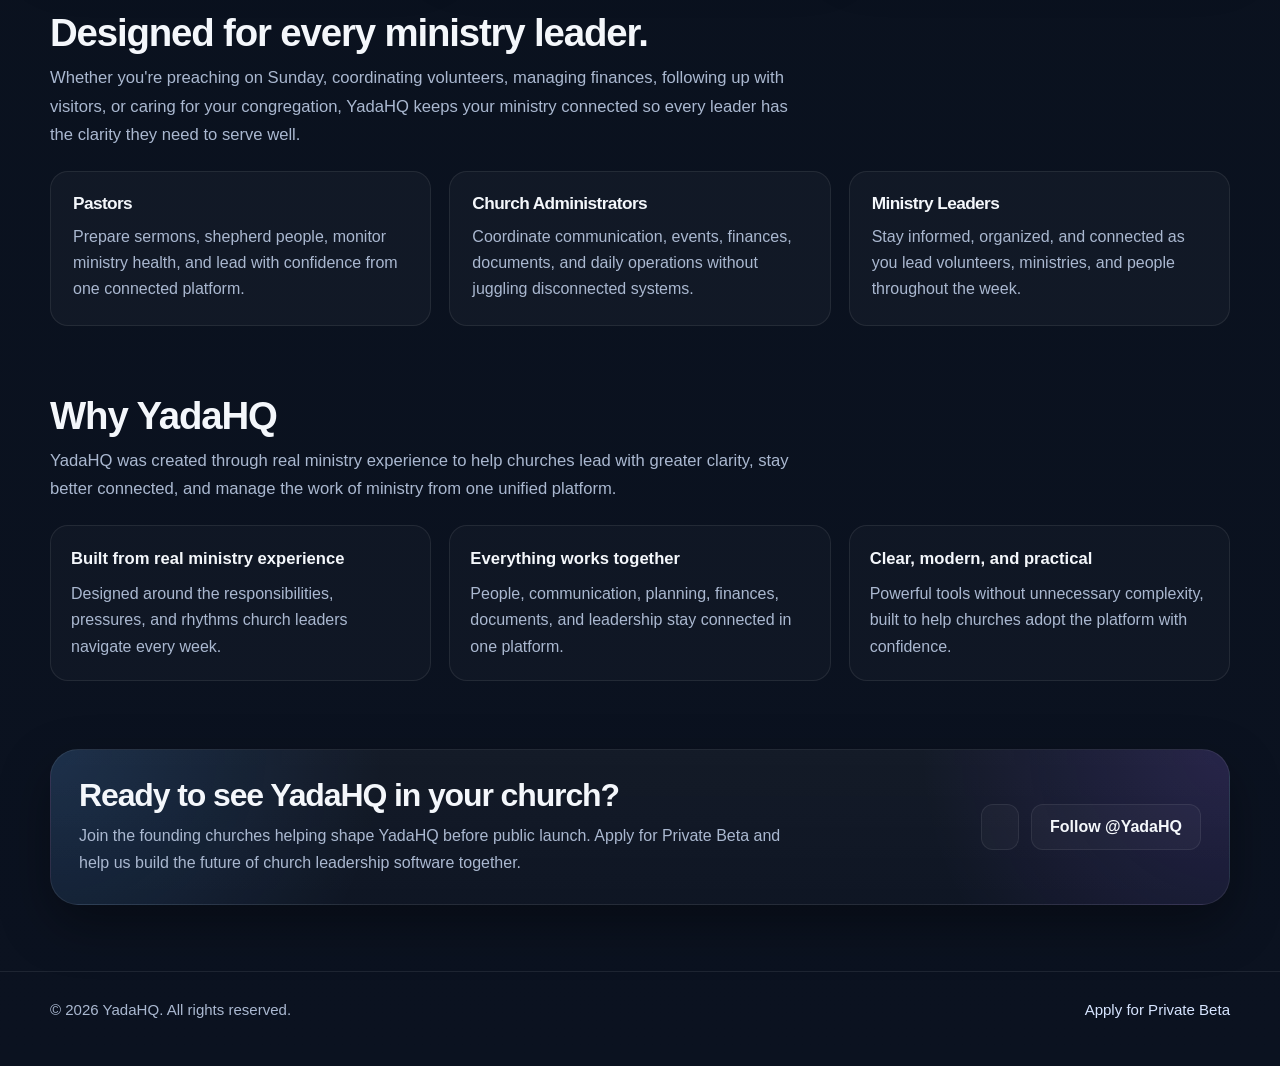
==== commit d8c5d014: "Add private beta application flow" ====
--- a/index.html
+++ b/index.html
@@ -9,517 +9,7 @@
     content="YadaHQ helps churches organize operations, track ministry activity, and lead with clarity."
   />
   <link rel="stylesheet" href="styles.css" />
-  <style>
-    :root {
-      --bg: #0b1220;
-      --bg-soft: #111b31;
-      --panel: #13203a;
-      --panel-2: #172747;
-      --text: #f4f7fb;
-      --muted: #aab8d0;
-      --line: rgba(255,255,255,0.08);
-      --blue: #4da3ff;
-      --blue-2: #69d2ff;
-      --purple: #8b5cf6;
-      --green: #30c48d;
-      --shadow: 0 20px 50px rgba(0,0,0,0.35);
-      --radius: 18px;
-      --max: 1180px;
-    }
-
-    * {
-      box-sizing: border-box;
-    }
-
-    html {
-      scroll-behavior: smooth;
-    }
-
-    body {
-      margin: 0;
-      font-family: Inter, Arial, Helvetica, sans-serif;
-      color: var(--text);
-      background:
-        radial-gradient(circle at top left, rgba(77,163,255,0.18), transparent 28%),
-        radial-gradient(circle at top right, rgba(139,92,246,0.16), transparent 24%),
-        linear-gradient(180deg, #09111d 0%, #0b1220 100%);
-    }
-
-    a {
-      color: inherit;
-      text-decoration: none;
-    }
-
-    .container {
-      width: min(var(--max), calc(100% - 32px));
-      margin: 0 auto;
-    }
-
-    .nav {
-      position: sticky;
-      top: 0;
-      z-index: 20;
-      backdrop-filter: blur(14px);
-      background: rgba(9,17,29,0.72);
-      border-bottom: 1px solid var(--line);
-    }
-
-    .nav-inner {
-      display: flex;
-      align-items: center;
-      justify-content: space-between;
-      min-height: 74px;
-      gap: 18px;
-    }
-
-    .brand {
-      display: flex;
-      align-items: center;
-      gap: 12px;
-      font-weight: 800;
-      font-size: 1.15rem;
-      letter-spacing: 0.2px;
-    }
-
-    .brand img {
-  height: 40px;
-  width: auto;
-  object-fit: contain;
-}
-
-    .nav-links {
-      display: flex;
-      gap: 24px;
-      color: var(--muted);
-      font-size: 0.96rem;
-    }
-
-    .nav-links a:hover {
-      color: var(--text);
-    }
-
-    .nav-cta {
-      display: flex;
-      gap: 12px;
-      align-items: center;
-    }
-
-    .btn {
-      display: inline-flex;
-      align-items: center;
-      justify-content: center;
-      gap: 10px;
-      min-height: 46px;
-      padding: 0 18px;
-      border-radius: 12px;
-      font-weight: 700;
-      border: 1px solid transparent;
-      transition: 0.2s ease;
-      cursor: pointer;
-    }
-
-    .btn-primary {
-      background: linear-gradient(135deg, var(--purple), var(--blue));
-      color: white;
-      box-shadow: 0 12px 30px rgba(91, 110, 255, 0.28);
-    }
-
-    .btn-primary:hover {
-      transform: translateY(-1px);
-      filter: brightness(1.04);
-    }
-
-    .btn-secondary {
-      border-color: var(--line);
-      background: rgba(255,255,255,0.03);
-      color: var(--text);
-    }
-
-    .btn-secondary:hover {
-      background: rgba(255,255,255,0.06);
-    }
-
-    .hero {
-      padding: 72px 0 48px;
-    }
-
-    .hero-grid {
-      display: grid;
-      grid-template-columns: 1.15fr 0.85fr;
-      gap: 34px;
-      align-items: center;
-    }
-
-    .eyebrow {
-      display: inline-flex;
-      align-items: center;
-      gap: 10px;
-      color: #dce8ff;
-      background: rgba(255,255,255,0.05);
-      border: 1px solid var(--line);
-      border-radius: 999px;
-      padding: 10px 14px;
-      font-size: 0.92rem;
-      margin-bottom: 20px;
-    }
-
-    h1 {
-      margin: 0 0 18px;
-      font-size: clamp(2.4rem, 5vw, 4.4rem);
-      line-height: 1.02;
-      letter-spacing: -0.04em;
-    }
-
-    .hero p.main {
-      margin: 0;
-      color: var(--muted);
-      font-size: 1.16rem;
-      line-height: 1.7;
-      max-width: 760px;
-    }
-
-    .meaning {
-      margin-top: 18px;
-      color: #d2dff7;
-      font-size: 0.98rem;
-      opacity: 0.95;
-    }
-
-    .hero-actions {
-      display: flex;
-      gap: 14px;
-      margin-top: 28px;
-      flex-wrap: wrap;
-    }
-
-.waitlist-form {
-  display: flex;
-  align-items: center;
-  gap: 12px;
-  margin-top: 12px;
-}
-
-.waitlist-form input[type="email"] {
-  height: 52px;
-  padding: 0 16px;
-  border-radius: 12px;
-  border: 1px solid rgba(255,255,255,0.15);
-  background: rgba(255,255,255,0.08);
-  color: #fff;
-  font-size: 15px;
-  outline: none;
-  min-width: 260px;
-}
-
-.waitlist-form input::placeholder {
-  color: rgba(255,255,255,0.6);
-}
-
-.waitlist-form input:focus {
-  border-color: rgba(255,255,255,0.3);
-  background: rgba(255,255,255,0.12);
-}
-
-.waitlist-form .btn {
-  height: 52px;
-  padding: 0 20px;
-  display: flex;
-  align-items: center;
-}
-
-.form-note {
-  margin-top: 6px;
-  font-size: 14px;
-  color: rgba(255,255,255,0.65);
-}
-
-.hero-note {
-  margin-top: 16px;
-  color: var(--muted);
-  font-size: 0.95rem;
-}
-    .hero-note {
-      margin-top: 16px;
-      color: var(--muted);
-      font-size: 0.95rem;
-    }
-
-    .hero-card {
-      background: linear-gradient(180deg, rgba(255,255,255,0.05), rgba(255,255,255,0.025));
-      border: 1px solid var(--line);
-      border-radius: 24px;
-      padding: 22px;
-      box-shadow: var(--shadow);
-    }
-
-    .dashboard-shell {
-      background: #f8fbff;
-      color: #0f172a;
-      border-radius: 18px;
-      overflow: hidden;
-      min-height: 380px;
-    }
-
-    .dashboard-top {
-      display: flex;
-      justify-content: space-between;
-      align-items: center;
-      background: #eaf2ff;
-      padding: 14px 18px;
-      border-bottom: 1px solid #dbe7f7;
-      font-size: 0.92rem;
-      font-weight: 700;
-    }
-
-    .dashboard-body {
-      padding: 18px;
-      display: grid;
-      gap: 14px;
-    }
-
-    .stat-row {
-      display: grid;
-      grid-template-columns: repeat(3, 1fr);
-      gap: 12px;
-    }
-
-    .stat-box, .wide-box {
-      border: 1px solid #d9e4f2;
-      border-radius: 14px;
-      background: white;
-      padding: 16px;
-    }
-
-    .stat-box h4, .wide-box h4 {
-      margin: 0 0 8px;
-      font-size: 0.82rem;
-      color: #5b6b82;
-      text-transform: uppercase;
-      letter-spacing: 0.06em;
-    }
-
-    .stat-box .big, .wide-box .big {
-      font-size: 1.7rem;
-      font-weight: 800;
-    }
-
-    .wide-box {
-      min-height: 120px;
-    }
-
-    section {
-      padding: 34px 0;
-    }
-
-    .section-head {
-      margin-bottom: 22px;
-      max-width: 760px;
-    }
-
-    .section-head h2 {
-      margin: 0 0 10px;
-      font-size: clamp(1.8rem, 3vw, 2.7rem);
-      letter-spacing: -0.03em;
-    }
-
-    .section-head p {
-      margin: 0;
-      color: var(--muted);
-      line-height: 1.7;
-      font-size: 1.04rem;
-    }
-
-    .feature-grid {
-      display: grid;
-      grid-template-columns: repeat(3, 1fr);
-      gap: 18px;
-    }
-
-    .feature-card {
-      background: linear-gradient(180deg, var(--panel), var(--panel-2));
-      border: 1px solid var(--line);
-      border-radius: var(--radius);
-      padding: 22px;
-      box-shadow: var(--shadow);
-    }
-
-    .feature-card .icon {
-      width: 44px;
-      height: 44px;
-      border-radius: 12px;
-      display: inline-flex;
-      align-items: center;
-      justify-content: center;
-      background: rgba(255,255,255,0.08);
-      margin-bottom: 14px;
-      font-size: 1.1rem;
-    }
-
-    .feature-card h3 {
-      margin: 0 0 10px;
-      font-size: 1.12rem;
-    }
-
-    .feature-card p {
-      margin: 0;
-      color: var(--muted);
-      line-height: 1.65;
-      font-size: 0.98rem;
-    }
-
-    .audience-grid {
-      display: grid;
-      grid-template-columns: repeat(3, 1fr);
-      gap: 18px;
-    }
-
-    .audience-card {
-      border: 1px solid var(--line);
-      border-radius: var(--radius);
-      padding: 22px;
-      background: rgba(255,255,255,0.03);
-    }
-
-    .audience-card h3 {
-      margin: 0 0 10px;
-      font-size: 1.08rem;
-    }
-
-    .audience-card p {
-      margin: 0;
-      color: var(--muted);
-      line-height: 1.65;
-    }
-
-    .trust-grid {
-      display: grid;
-      grid-template-columns: repeat(3, 1fr);
-      gap: 18px;
-    }
-
-    .trust-item {
-      border: 1px solid var(--line);
-      border-radius: var(--radius);
-      padding: 20px;
-      background: rgba(255,255,255,0.025);
-    }
-
-    .trust-item strong {
-      display: block;
-      margin-bottom: 8px;
-      font-size: 1.04rem;
-    }
-
-    .trust-item span {
-      color: var(--muted);
-      line-height: 1.65;
-    }
-
-    .cta-panel {
-      border: 1px solid var(--line);
-      border-radius: 28px;
-      padding: 28px;
-      background:
-        radial-gradient(circle at left top, rgba(77,163,255,0.16), transparent 28%),
-        radial-gradient(circle at right top, rgba(139,92,246,0.16), transparent 26%),
-        linear-gradient(180deg, rgba(255,255,255,0.04), rgba(255,255,255,0.02));
-      box-shadow: var(--shadow);
-      display: flex;
-      justify-content: space-between;
-      align-items: center;
-      gap: 20px;
-      flex-wrap: wrap;
-    }
-
-    .cta-panel h2 {
-      margin: 0 0 8px;
-      font-size: 2rem;
-    }
-
-    .cta-panel p {
-      margin: 0;
-      color: var(--muted);
-      line-height: 1.7;
-      max-width: 720px;
-    }
-
-    .footer {
-      border-top: 1px solid var(--line);
-      margin-top: 32px;
-      padding: 26px 0 44px;
-      color: var(--muted);
-      font-size: 0.94rem;
-    }
-
-    .footer-inner {
-      display: flex;
-      justify-content: space-between;
-      gap: 18px;
-      flex-wrap: wrap;
-    }
-
-    .footer a {
-      color: #d7e5ff;
-    }
-
-    @media (max-width: 980px) {
-      .hero-grid,
-      .feature-grid,
-      .audience-grid,
-      .trust-grid,
-      .stat-row {
-        grid-template-columns: 1fr;
-      }
-
-      .nav-links {
-        display: none;
-      }
-
-      .hero {
-        padding-top: 48px;
-      }
-    }
-
-    @media (max-width: 640px) {
-      .nav-cta {
-        display: none;
-      }
-
-      h1 {
-        font-size: 2.4rem;
-      }
-
-      .cta-panel h2 {
-        font-size: 1.5rem;
-      }
-    }
-    .social-row {
-  margin-top: 14px;
-  display: flex;
-  flex-wrap: wrap;
-  gap: 12px;
-}
-
-.social-link {
-  display: inline-flex;
-  align-items: center;
-  padding: 10px 14px;
-  border-radius: 999px;
-  border: 1px solid rgba(255,255,255,0.14);
-  background: rgba(255,255,255,0.04);
-  color: #dce8ff;
-  text-decoration: none;
-  font-size: 0.95rem;
-  font-weight: 600;
-  transition: background 0.2s ease, border-color 0.2s ease, transform 0.2s ease;
-}
-
-.social-link:hover {
-  background: rgba(255,255,255,0.08);
-  border-color: rgba(255,255,255,0.24);
-  transform: translateY(-1px);
-}
-  </style>
+    
 </head>
 <body id="top">
   <header class="site-header">
@@ -539,12 +29,12 @@
     >
       <a class="nav-link" href="#platform">Platform</a>
       <a class="nav-link" href="#why-yadahq">Why YadaHQ</a>
-      <a class="nav-link" href="#private-beta">Private Beta</a>
+      <a class="nav-link" href="apply.html">Private Beta</a>
       <a class="nav-link" href="#faq">FAQ</a>
     </nav>
 
     <div class="nav-actions">
-      <a class="button button-primary" href="#private-beta-application">
+      <a class="button button-primary" href="apply.html">
         Apply for Private Beta
       </a>
 
@@ -572,101 +62,184 @@
   </div>
 </header>
 
-  <header class="hero">
-    <div class="container hero-grid">
-      <div>
-                <div class="eyebrow">Data-Driven Church Leadership</div>
-
-        <h1>YadaHQ</h1>
-
-        <div style="margin-top:14px; display:inline-block; padding:8px 14px; border-radius:999px; background:rgba(255,255,255,0.05); border:1px solid rgba(255,255,255,0.08);">
-          <span style="font-weight:600; color:#e6f0ff;">To know deeply. To lead clearly.</span>
-        </div>
-
-        <p class="main">
-          YadaHQ helps churches organize operations, track ministry activity,
-          manage finances, follow up with people, and lead with greater confidence.
-        </p>
-        <div class="meaning">
-          <strong>Yada (יָדַע):</strong> to know deeply, to understand with clarity.
-        </div>
-
-       <div class="hero-actions">
-  <form
-  id="waitlist-form"
-  class="waitlist-form"
-  action="https://formspree.io/f/xaqapdaj"
-  method="POST"
->
-    <input
-      type="email"
-      name="email"
-      placeholder="Enter your email"
-      required
-    />
-    <button type="submit" class="btn btn-primary">
-      Join the Waitlist
-    </button>
-    <p id="waitlist-message" class="waitlist-message"></p>
-  </form>
-
-  <a class="btn btn-secondary" href="https://x.com/YadaHQ" target="_blank" rel="noopener noreferrer">
-    Follow the Build
-  </a>
-</div>
-<div class="social-row">
-  <a class="social-link" href="https://www.youtube.com/@YadaHQ" target="_blank" rel="noopener noreferrer">Watch on YouTube</a>
-  <a class="social-link" href="https://www.linkedin.com/in/nathaniel-harrison-yadahq" target="_blank" rel="noopener noreferrer">Connect on LinkedIn</a>
-  <a class="social-link" href="https://x.com/YadaHQ" target="_blank" rel="noopener noreferrer">Follow on X</a>
-</div>
-        <div class="hero-note">
-          Built for pastors, church administrators, and ministry leaders who want better visibility and better decisions.
-        </div>
-      </div>
-
-      <div class="hero-card">
-        <div class="dashboard-shell">
-          <div class="dashboard-top">
-            <span>YadaHQ Dashboard Preview</span>
-            <span>Live visibility</span>
+  <section class="hero hero-private-beta" aria-labelledby="hero-title">
+  <div class="container hero-layout">
+    <div class="hero-content">
+      <div class="eyebrow">
+        Private Beta Applications Are Open
+      </div>
+
+      <h1 id="hero-title">
+        Built by a Pastor.
+        <span>Designed for churches.</span>
+        Ready for ministry.
+      </h1>
+
+      <p class="hero-description">
+  Bring your people, communication, planning, finances, and ministry
+  together in one unified Church Operating System built from real
+  ministry experience.
+</p>
+
+      <div class="hero-actions">
+        <a
+          class="button button-primary"
+          href="apply.html"
+        >
+          Apply for Private Beta
+        </a>
+
+        <a
+          class="button button-secondary"
+          href="#platform"
+        >
+          See the Platform
+        </a>
+      </div>
+
+      <div class="hero-trust-grid" aria-label="Private beta highlights">
+        <div class="hero-trust-item">
+          <span class="hero-check" aria-hidden="true">✓</span>
+          <span>Built by a Pastor</span>
+        </div>
+
+        <div class="hero-trust-item">
+          <span class="hero-check" aria-hidden="true">✓</span>
+          <span>Used in real ministry</span>
+        </div>
+
+        <div class="hero-trust-item">
+          <span class="hero-check" aria-hidden="true">✓</span>
+          <span>Nearly production ready</span>
+        </div>
+
+        <div class="hero-trust-item">
+          <span class="hero-check" aria-hidden="true">✓</span>
+          <span>Guided founder onboarding</span>
+        </div>
+      </div>
+    </div>
+
+    <div class="hero-visual">
+      <div class="hero-visual-glow" aria-hidden="true"></div>
+
+      <div class="platform-preview">
+        <div class="platform-preview-header">
+          <div>
+            <span class="preview-label">YadaHQ Platform</span>
+            <strong>Church Leadership Dashboard</strong>
           </div>
-          <div class="dashboard-body">
-            <div class="stat-row">
-              <div class="stat-box">
-                <h4>Attendance</h4>
-                <div class="big">Track</div>
-              </div>
-              <div class="stat-box">
-                <h4>Giving</h4>
-                <div class="big">Manage</div>
-              </div>
-              <div class="stat-box">
-                <h4>Prayer</h4>
-                <div class="big">Support</div>
-              </div>
+
+          <span class="preview-status">
+            <span class="preview-status-dot" aria-hidden="true"></span>
+            Private Beta
+          </span>
+        </div>
+
+        <div class="platform-preview-body">
+          <div class="preview-sidebar" aria-hidden="true">
+            <span class="preview-sidebar-logo">Y</span>
+            <span class="preview-sidebar-item is-active"></span>
+            <span class="preview-sidebar-item"></span>
+            <span class="preview-sidebar-item"></span>
+            <span class="preview-sidebar-item"></span>
+            <span class="preview-sidebar-item"></span>
+          </div>
+
+          <div class="preview-main">
+            <div class="preview-heading-row">
+              <div>
+                <span class="preview-kicker">Ministry overview</span>
+                <h2>Good morning, Pastor</h2>
+              </div>
+
+              <span class="preview-date">This week</span>
             </div>
-            <div class="wide-box">
-              <h4>Leadership insight</h4>
-              <div class="big">Know what needs attention.</div>
+
+            <div class="preview-stat-grid">
+              <div class="preview-stat-card">
+                <span>Members</span>
+                <strong>248</strong>
+                <small>Active directory</small>
+              </div>
+
+              <div class="preview-stat-card">
+                <span>Attendance</span>
+                <strong>176</strong>
+                <small>Sunday worship</small>
+              </div>
+
+              <div class="preview-stat-card">
+                <span>Prayer &amp; Care</span>
+                <strong>12</strong>
+                <small>Needs attention</small>
+              </div>
             </div>
-            <div class="wide-box">
-              <h4>Church operations</h4>
-              <div class="big">One place for the essentials.</div>
+
+            <div class="preview-content-grid">
+              <div class="preview-panel preview-panel-large">
+                <div class="preview-panel-heading">
+                  <div>
+                    <span>Ministry activity</span>
+                    <strong>Church health at a glance</strong>
+                  </div>
+
+                  <span class="preview-panel-action">View report</span>
+                </div>
+
+                <div class="preview-chart" aria-hidden="true">
+                  <span style="height: 34%"></span>
+                  <span style="height: 52%"></span>
+                  <span style="height: 46%"></span>
+                  <span style="height: 70%"></span>
+                  <span style="height: 62%"></span>
+                  <span style="height: 84%"></span>
+                  <span style="height: 76%"></span>
+                </div>
+              </div>
+
+              <div class="preview-panel">
+                <div class="preview-panel-heading">
+                  <div>
+                    <span>Needs attention</span>
+                    <strong>Leadership priorities</strong>
+                  </div>
+                </div>
+
+                <div class="preview-task-list">
+                  <div class="preview-task">
+                    <span class="preview-task-icon">1</span>
+                    <span>Visitor follow-up</span>
+                  </div>
+
+                  <div class="preview-task">
+                    <span class="preview-task-icon">2</span>
+                    <span>Prayer requests</span>
+                  </div>
+
+                  <div class="preview-task">
+                    <span class="preview-task-icon">3</span>
+                    <span>Upcoming events</span>
+                  </div>
+                </div>
+              </div>
             </div>
           </div>
         </div>
       </div>
     </div>
-  </header>
+  </div>
+</section>
 
   <section id="features">
     <div class="container">
       <div class="section-head">
-        <h2>Core tools for modern church operations</h2>
+        <h2>One platform. Every ministry.</h2>
         <p>
-          YadaHQ is designed to reduce friction, improve visibility, and give church leaders
-          a clearer view of what’s happening across the ministry.
-        </p>
+  Ministry doesn't happen in isolated systems. YadaHQ brings people, communication,
+  planning, finances, care, and leadership together into one connected platform so
+  your church can spend less time managing software and more time serving people.
+</p>
       </div>
 
       <div class="feature-grid">
@@ -724,32 +297,34 @@
   <section id="who">
     <div class="container">
       <div class="section-head">
-        <h2>Who YadaHQ is built for</h2>
+        <h2>Designed for every ministry leader.</h2>
         <p>
-          Whether you lead a small church or manage a growing ministry team, YadaHQ is being built
-          to make leadership more informed and operations more manageable.
-        </p>
+  Whether you're preaching on Sunday, coordinating volunteers, managing
+  finances, following up with visitors, or caring for your congregation,
+  YadaHQ keeps your ministry connected so every leader has the clarity
+  they need to serve well.
+</p>
       </div>
 
       <div class="audience-grid">
         <div class="audience-card">
           <h3>Pastors</h3>
           <p>
-            Get a better view of ministry health, people care, and operational realities without digging through disconnected tools.
+            Prepare sermons, shepherd people, monitor ministry health, and lead with confidence from one connected platform.
           </p>
         </div>
 
         <div class="audience-card">
           <h3>Church Administrators</h3>
           <p>
-            Organize the moving parts of church life in one system built to reduce friction and improve consistency.
+            Coordinate communication, events, finances, documents, and daily operations without juggling disconnected systems.
           </p>
         </div>
 
         <div class="audience-card">
           <h3>Ministry Leaders</h3>
           <p>
-            Stay aligned on events, follow-up, planning, and care efforts with clearer visibility across the ministry.
+            Stay informed, organized, and connected as you lead volunteers, ministries, and people throughout the week.
           </p>
         </div>
       </div>
@@ -761,25 +336,37 @@
       <div class="section-head">
         <h2>Why YadaHQ</h2>
         <p>
-          We’re not trying to add more noise. We’re building a platform that helps churches
-          see clearly, steward well, and lead with confidence.
-        </p>
+  YadaHQ was created through real ministry experience to help churches lead with
+  greater clarity, stay better connected, and manage the work of ministry from
+  one unified platform.
+</p>
       </div>
 
       <div class="trust-grid">
-        <div class="trust-item">
-          <strong>Built for clarity</strong>
-          <span>Designed to make the important things easier to see, manage, and act on.</span>
-        </div>
-        <div class="trust-item">
-          <strong>Made for real ministry</strong>
-          <span>Focused on the everyday realities of church leadership, not just generic admin tasks.</span>
-        </div>
-        <div class="trust-item">
-          <strong>Growing with purpose</strong>
-          <span>YadaHQ is being built intentionally, with long-term stewardship and usefulness in mind.</span>
-        </div>
-      </div>
+  <div class="trust-item">
+    <strong>Built from real ministry experience</strong>
+    <span>
+      Designed around the responsibilities, pressures, and rhythms church leaders
+      navigate every week.
+    </span>
+  </div>
+
+  <div class="trust-item">
+    <strong>Everything works together</strong>
+    <span>
+      People, communication, planning, finances, documents, and leadership stay
+      connected in one platform.
+    </span>
+  </div>
+
+  <div class="trust-item">
+    <strong>Clear, modern, and practical</strong>
+    <span>
+      Powerful tools without unnecessary complexity, built to help churches adopt
+      the platform with confidence.
+    </span>
+  </div>
+</div>
     </div>
   </section>
 
@@ -787,11 +374,12 @@
     <div class="container">
       <div class="cta-panel">
         <div>
-          <h2>Follow the build.</h2>
-          <p>
-            YadaHQ is in active development. If you want updates, early access, or just want to follow along,
-            we’d love to hear from you.
-          </p>
+          <h2>Ready to see YadaHQ in your church?</h2>
+          <p>
+  Join the founding churches helping shape YadaHQ before public launch.
+  Apply for Private Beta and help us build the future of church leadership
+  software together.
+</p>
         </div>
         <div style="display:flex; gap:12px; flex-wrap:wrap;">
           <a class="btn btn-secondary" href="#waitlist-form">
@@ -805,7 +393,7 @@
     <div class="container footer-inner">
       <div>© 2026 YadaHQ. All rights reserved.</div>
       <div>
-        <a href="#waitlist-form">Join the Waitlist</a>
+        <a href="apply.html">Apply for Private Beta</a>
       </div>
     </div>
   </footer>
--- a/styles.css
+++ b/styles.css
@@ -236,25 +236,24 @@
 
 .brand-mark {
   display: grid;
-  width: 38px;
-  height: 38px;
+  width: 44px;
+  height: 44px;
   place-items: center;
   overflow: hidden;
-  border: 1px solid var(--border-strong);
+  border: 0;
   border-radius: 10px;
   background: #ffffff;
-  box-shadow: var(--shadow-small);
 }
 
 .brand-mark img {
   width: 100%;
   height: 100%;
-  object-fit: cover;
-  object-position: left center;
+  object-fit: contain;
+  object-position: center;
 }
 
 .brand-name {
-  font-size: 1.12rem;
+  font-size: 1.18rem;
   font-weight: 850;
   letter-spacing: -0.035em;
 }
@@ -383,3 +382,1518 @@
     animation-iteration-count: 1 !important;
   }
 }
+:root {
+      --bg: #0b1220;
+      --bg-soft: #111b31;
+      --panel: #13203a;
+      --panel-2: #172747;
+      --text: #f4f7fb;
+      --muted: #aab8d0;
+      --line: rgba(255,255,255,0.08);
+      --blue: #4da3ff;
+      --blue-2: #69d2ff;
+      --purple: #8b5cf6;
+      --green: #30c48d;
+      --shadow: 0 20px 50px rgba(0,0,0,0.35);
+      --radius: 18px;
+      --max: 1180px;
+    }
+
+    * {
+      box-sizing: border-box;
+    }
+
+    html {
+      scroll-behavior: smooth;
+    }
+
+    body {
+      margin: 0;
+      font-family: Inter, Arial, Helvetica, sans-serif;
+      color: var(--text);
+      background:
+        radial-gradient(circle at top left, rgba(77,163,255,0.18), transparent 28%),
+        radial-gradient(circle at top right, rgba(139,92,246,0.16), transparent 24%),
+        linear-gradient(180deg, #09111d 0%, #0b1220 100%);
+    }
+
+    a {
+      color: inherit;
+      text-decoration: none;
+    }
+
+    .container {
+      width: min(var(--max), calc(100% - 32px));
+      margin: 0 auto;
+    }
+
+    .nav {
+      position: sticky;
+      top: 0;
+      z-index: 20;
+      backdrop-filter: blur(14px);
+      background: rgba(9,17,29,0.72);
+      border-bottom: 1px solid var(--line);
+    }
+
+    .nav-inner {
+      display: flex;
+      align-items: center;
+      justify-content: space-between;
+      min-height: 74px;
+      gap: 18px;
+    }
+
+    .brand {
+      display: flex;
+      align-items: center;
+      gap: 12px;
+      font-weight: 800;
+      font-size: 1.15rem;
+      letter-spacing: 0.2px;
+    }
+
+    .brand img {
+  height: 40px;
+  width: auto;
+  object-fit: contain;
+}
+
+    .nav-links {
+      display: flex;
+      gap: 24px;
+      color: var(--muted);
+      font-size: 0.96rem;
+    }
+
+    .nav-links a:hover {
+      color: var(--text);
+    }
+
+    .nav-cta {
+      display: flex;
+      gap: 12px;
+      align-items: center;
+    }
+
+    .btn {
+      display: inline-flex;
+      align-items: center;
+      justify-content: center;
+      gap: 10px;
+      min-height: 46px;
+      padding: 0 18px;
+      border-radius: 12px;
+      font-weight: 700;
+      border: 1px solid transparent;
+      transition: 0.2s ease;
+      cursor: pointer;
+    }
+
+    .btn-primary {
+      background: linear-gradient(135deg, var(--purple), var(--blue));
+      color: white;
+      box-shadow: 0 12px 30px rgba(91, 110, 255, 0.28);
+    }
+
+    .btn-primary:hover {
+      transform: translateY(-1px);
+      filter: brightness(1.04);
+    }
+
+    .btn-secondary {
+      border-color: var(--line);
+      background: rgba(255,255,255,0.03);
+      color: var(--text);
+    }
+
+    .btn-secondary:hover {
+      background: rgba(255,255,255,0.06);
+    }
+
+    .hero {
+      padding: 72px 0 48px;
+    }
+
+    .hero-grid {
+      display: grid;
+      grid-template-columns: 1.15fr 0.85fr;
+      gap: 34px;
+      align-items: center;
+    }
+
+    .eyebrow {
+      display: inline-flex;
+      align-items: center;
+      gap: 10px;
+      color: #dce8ff;
+      background: rgba(255,255,255,0.05);
+      border: 1px solid var(--line);
+      border-radius: 999px;
+      padding: 10px 14px;
+      font-size: 0.92rem;
+      margin-bottom: 20px;
+    }
+
+    h1 {
+      margin: 0 0 18px;
+      font-size: clamp(2.4rem, 5vw, 4.4rem);
+      line-height: 1.02;
+      letter-spacing: -0.04em;
+    }
+
+    .hero p.main {
+      margin: 0;
+      color: var(--muted);
+      font-size: 1.16rem;
+      line-height: 1.7;
+      max-width: 760px;
+    }
+
+    .meaning {
+      margin-top: 18px;
+      color: #d2dff7;
+      font-size: 0.98rem;
+      opacity: 0.95;
+    }
+
+    .hero-actions {
+      display: flex;
+      gap: 14px;
+      margin-top: 28px;
+      flex-wrap: wrap;
+    }
+
+.waitlist-form {
+  display: flex;
+  align-items: center;
+  gap: 12px;
+  margin-top: 12px;
+}
+
+.waitlist-form input[type="email"] {
+  height: 52px;
+  padding: 0 16px;
+  border-radius: 12px;
+  border: 1px solid rgba(255,255,255,0.15);
+  background: rgba(255,255,255,0.08);
+  color: #fff;
+  font-size: 15px;
+  outline: none;
+  min-width: 260px;
+}
+
+.waitlist-form input::placeholder {
+  color: rgba(255,255,255,0.6);
+}
+
+.waitlist-form input:focus {
+  border-color: rgba(255,255,255,0.3);
+  background: rgba(255,255,255,0.12);
+}
+
+.waitlist-form .btn {
+  height: 52px;
+  padding: 0 20px;
+  display: flex;
+  align-items: center;
+}
+
+.form-note {
+  margin-top: 6px;
+  font-size: 14px;
+  color: rgba(255,255,255,0.65);
+}
+
+.hero-note {
+  margin-top: 16px;
+  color: var(--muted);
+  font-size: 0.95rem;
+}
+    .hero-note {
+      margin-top: 16px;
+      color: var(--muted);
+      font-size: 0.95rem;
+    }
+
+    .hero-card {
+      background: linear-gradient(180deg, rgba(255,255,255,0.05), rgba(255,255,255,0.025));
+      border: 1px solid var(--line);
+      border-radius: 24px;
+      padding: 22px;
+      box-shadow: var(--shadow);
+    }
+
+    .dashboard-shell {
+      background: #f8fbff;
+      color: #0f172a;
+      border-radius: 18px;
+      overflow: hidden;
+      min-height: 380px;
+    }
+
+    .dashboard-top {
+      display: flex;
+      justify-content: space-between;
+      align-items: center;
+      background: #eaf2ff;
+      padding: 14px 18px;
+      border-bottom: 1px solid #dbe7f7;
+      font-size: 0.92rem;
+      font-weight: 700;
+    }
+
+    .dashboard-body {
+      padding: 18px;
+      display: grid;
+      gap: 14px;
+    }
+
+    .stat-row {
+      display: grid;
+      grid-template-columns: repeat(3, 1fr);
+      gap: 12px;
+    }
+
+    .stat-box, .wide-box {
+      border: 1px solid #d9e4f2;
+      border-radius: 14px;
+      background: white;
+      padding: 16px;
+    }
+
+    .stat-box h4, .wide-box h4 {
+      margin: 0 0 8px;
+      font-size: 0.82rem;
+      color: #5b6b82;
+      text-transform: uppercase;
+      letter-spacing: 0.06em;
+    }
+
+    .stat-box .big, .wide-box .big {
+      font-size: 1.7rem;
+      font-weight: 800;
+    }
+
+    .wide-box {
+      min-height: 120px;
+    }
+
+    section {
+      padding: 34px 0;
+    }
+
+    .section-head {
+      margin-bottom: 22px;
+      max-width: 760px;
+    }
+
+    .section-head h2 {
+      margin: 0 0 10px;
+      font-size: clamp(1.8rem, 3vw, 2.7rem);
+      letter-spacing: -0.03em;
+    }
+
+    .section-head p {
+      margin: 0;
+      color: var(--muted);
+      line-height: 1.7;
+      font-size: 1.04rem;
+    }
+
+    .feature-grid {
+      display: grid;
+      grid-template-columns: repeat(3, 1fr);
+      gap: 18px;
+    }
+
+    .feature-card {
+      background: linear-gradient(180deg, var(--panel), var(--panel-2));
+      border: 1px solid var(--line);
+      border-radius: var(--radius);
+      padding: 22px;
+      box-shadow: var(--shadow);
+    }
+
+    .feature-card .icon {
+      width: 44px;
+      height: 44px;
+      border-radius: 12px;
+      display: inline-flex;
+      align-items: center;
+      justify-content: center;
+      background: rgba(255,255,255,0.08);
+      margin-bottom: 14px;
+      font-size: 1.1rem;
+    }
+
+    .feature-card h3 {
+      margin: 0 0 10px;
+      font-size: 1.12rem;
+    }
+
+    .feature-card p {
+      margin: 0;
+      color: var(--muted);
+      line-height: 1.65;
+      font-size: 0.98rem;
+    }
+
+    .audience-grid {
+      display: grid;
+      grid-template-columns: repeat(3, 1fr);
+      gap: 18px;
+    }
+
+    .audience-card {
+      border: 1px solid var(--line);
+      border-radius: var(--radius);
+      padding: 22px;
+      background: rgba(255,255,255,0.03);
+    }
+
+    .audience-card h3 {
+      margin: 0 0 10px;
+      font-size: 1.08rem;
+    }
+
+    .audience-card p {
+      margin: 0;
+      color: var(--muted);
+      line-height: 1.65;
+    }
+
+    .trust-grid {
+      display: grid;
+      grid-template-columns: repeat(3, 1fr);
+      gap: 18px;
+    }
+
+    .trust-item {
+      border: 1px solid var(--line);
+      border-radius: var(--radius);
+      padding: 20px;
+      background: rgba(255,255,255,0.025);
+    }
+
+    .trust-item strong {
+      display: block;
+      margin-bottom: 8px;
+      font-size: 1.04rem;
+    }
+
+    .trust-item span {
+      color: var(--muted);
+      line-height: 1.65;
+    }
+
+    .cta-panel {
+      border: 1px solid var(--line);
+      border-radius: 28px;
+      padding: 28px;
+      background:
+        radial-gradient(circle at left top, rgba(77,163,255,0.16), transparent 28%),
+        radial-gradient(circle at right top, rgba(139,92,246,0.16), transparent 26%),
+        linear-gradient(180deg, rgba(255,255,255,0.04), rgba(255,255,255,0.02));
+      box-shadow: var(--shadow);
+      display: flex;
+      justify-content: space-between;
+      align-items: center;
+      gap: 20px;
+      flex-wrap: wrap;
+    }
+
+    .cta-panel h2 {
+      margin: 0 0 8px;
+      font-size: 2rem;
+    }
+
+    .cta-panel p {
+      margin: 0;
+      color: var(--muted);
+      line-height: 1.7;
+      max-width: 720px;
+    }
+
+    .footer {
+      border-top: 1px solid var(--line);
+      margin-top: 32px;
+      padding: 26px 0 44px;
+      color: var(--muted);
+      font-size: 0.94rem;
+    }
+
+    .footer-inner {
+      display: flex;
+      justify-content: space-between;
+      gap: 18px;
+      flex-wrap: wrap;
+    }
+
+    .footer a {
+      color: #d7e5ff;
+    }
+
+    @media (max-width: 980px) {
+      .hero-grid,
+      .feature-grid,
+      .audience-grid,
+      .trust-grid,
+      .stat-row {
+        grid-template-columns: 1fr;
+      }
+
+      .nav-links {
+        display: none;
+      }
+
+      .hero {
+        padding-top: 48px;
+      }
+    }
+
+    @media (max-width: 640px) {
+      .nav-cta {
+        display: none;
+      }
+
+      h1 {
+        font-size: 2.4rem;
+      }
+
+      .cta-panel h2 {
+        font-size: 1.5rem;
+      }
+    }
+    .social-row {
+  margin-top: 14px;
+  display: flex;
+  flex-wrap: wrap;
+  gap: 12px;
+}
+
+.social-link {
+  display: inline-flex;
+  align-items: center;
+  padding: 10px 14px;
+  border-radius: 999px;
+  border: 1px solid rgba(255,255,255,0.14);
+  background: rgba(255,255,255,0.04);
+  color: #dce8ff;
+  text-decoration: none;
+  font-size: 0.95rem;
+  font-weight: 600;
+  transition: background 0.2s ease, border-color 0.2s ease, transform 0.2s ease;
+}
+
+.social-link:hover {
+  background: rgba(255,255,255,0.08);
+  border-color: rgba(255,255,255,0.24);
+  transform: translateY(-1px);
+}
+
+/* =========================================================
+   Private Beta Hero
+   ========================================================= */
+
+.hero-private-beta {
+  position: relative;
+  overflow: hidden;
+  padding: 92px 0 88px;
+}
+
+.hero-private-beta::before {
+  content: "";
+  position: absolute;
+  inset: 0;
+  pointer-events: none;
+  background:
+    radial-gradient(
+      circle at 18% 22%,
+      rgba(59, 130, 246, 0.16),
+      transparent 34%
+    ),
+    radial-gradient(
+      circle at 84% 18%,
+      rgba(139, 92, 246, 0.14),
+      transparent 30%
+    );
+}
+
+.hero-layout {
+  position: relative;
+  display: grid;
+  grid-template-columns: minmax(0, 1.08fr) minmax(500px, 0.92fr);
+  align-items: center;
+  gap: 56px;
+}
+
+.hero-content {
+  position: relative;
+  z-index: 2;
+}
+
+.hero-private-beta .eyebrow {
+  display: inline-flex;
+  align-items: center;
+  min-height: 34px;
+  margin-bottom: 24px;
+  padding: 7px 13px;
+  border: 1px solid rgba(96, 165, 250, 0.24);
+  border-radius: 999px;
+  background: rgba(59, 130, 246, 0.08);
+  color: #dcecff;
+  font-size: 0.82rem;
+  font-weight: 750;
+  letter-spacing: 0.01em;
+}
+
+.hero-private-beta h1 {
+  max-width: 820px;
+  margin-bottom: 24px;
+  font-size: clamp(3rem, 4.4vw, 4.75rem);
+  line-height: 1.02;
+  letter-spacing: -0.055em;
+}
+
+.hero-private-beta h1 span {
+  display: block;
+  background: linear-gradient(
+    135deg,
+    #ffffff 8%,
+    #bfe0ff 52%,
+    #9d8cff 100%
+  );
+  -webkit-background-clip: text;
+  background-clip: text;
+  color: transparent;
+}
+
+.hero-description {
+  max-width: 680px;
+  margin-bottom: 30px;
+  color: var(--text-secondary);
+  font-size: 1.08rem;
+  line-height: 1.75;
+}
+
+.hero-private-beta .hero-actions {
+  display: flex;
+  flex-wrap: wrap;
+  gap: 12px;
+  margin-bottom: 34px;
+}
+
+.hero-trust-grid {
+  display: grid;
+  grid-template-columns: repeat(2, minmax(0, 1fr));
+  gap: 14px 18px;
+  max-width: 620px;
+}
+
+.hero-trust-item {
+  display: flex;
+  align-items: center;
+  gap: 10px;
+  color: var(--text-secondary);
+  font-size: 0.92rem;
+  font-weight: 650;
+}
+
+.hero-check {
+  display: grid;
+  width: 24px;
+  height: 24px;
+  flex: 0 0 24px;
+  place-items: center;
+  border: 1px solid rgba(52, 211, 153, 0.28);
+  border-radius: 50%;
+  background: rgba(52, 211, 153, 0.1);
+  color: var(--success);
+  font-size: 0.78rem;
+  font-weight: 900;
+}
+
+.hero-visual {
+  position: relative;
+  z-index: 2;
+}
+
+.hero-visual-glow {
+  position: absolute;
+  inset: 12% 8% -8%;
+  border-radius: 50%;
+  background: rgba(59, 130, 246, 0.22);
+  filter: blur(80px);
+  opacity: 0.7;
+  pointer-events: none;
+}
+
+.platform-preview {
+  position: relative;
+  overflow: hidden;
+  border: 1px solid var(--border-strong);
+  border-radius: 24px;
+  background: rgba(12, 24, 42, 0.92);
+  box-shadow:
+    0 42px 90px rgba(0, 0, 0, 0.44),
+    0 0 0 1px rgba(255, 255, 255, 0.03) inset;
+  backdrop-filter: blur(18px);
+  -webkit-backdrop-filter: blur(18px);
+}
+
+.platform-preview-header {
+  display: flex;
+  min-height: 78px;
+  align-items: center;
+  justify-content: space-between;
+  gap: 18px;
+  padding: 18px 22px;
+  border-bottom: 1px solid var(--border);
+  background: rgba(255, 255, 255, 0.035);
+}
+
+.platform-preview-header > div {
+  display: grid;
+  gap: 3px;
+}
+
+.platform-preview-header strong {
+  color: var(--text-primary);
+  font-size: 0.98rem;
+}
+
+.preview-label {
+  color: var(--text-muted);
+  font-size: 0.72rem;
+  font-weight: 750;
+  letter-spacing: 0.12em;
+  text-transform: uppercase;
+}
+
+.preview-status {
+  display: inline-flex;
+  align-items: center;
+  gap: 8px;
+  padding: 7px 10px;
+  border: 1px solid rgba(52, 211, 153, 0.22);
+  border-radius: 999px;
+  background: rgba(52, 211, 153, 0.08);
+  color: #bdf7df;
+  font-size: 0.75rem;
+  font-weight: 750;
+  white-space: nowrap;
+}
+
+.preview-status-dot {
+  width: 7px;
+  height: 7px;
+  border-radius: 50%;
+  background: var(--success);
+  box-shadow: 0 0 12px rgba(52, 211, 153, 0.75);
+}
+
+.platform-preview-body {
+  display: grid;
+  grid-template-columns: 66px minmax(0, 1fr);
+  min-height: 520px;
+}
+
+.preview-sidebar {
+  display: flex;
+  align-items: center;
+  flex-direction: column;
+  gap: 16px;
+  padding: 20px 12px;
+  border-right: 1px solid var(--border);
+  background: rgba(4, 12, 24, 0.5);
+}
+
+.preview-sidebar-logo {
+  display: grid;
+  width: 34px;
+  height: 34px;
+  margin-bottom: 7px;
+  place-items: center;
+  border-radius: 10px;
+  background: linear-gradient(
+    135deg,
+    var(--brand-blue),
+    var(--brand-purple)
+  );
+  color: #ffffff;
+  font-size: 0.88rem;
+  font-weight: 900;
+}
+
+.preview-sidebar-item {
+  width: 32px;
+  height: 32px;
+  border: 1px solid transparent;
+  border-radius: 9px;
+  background:
+    linear-gradient(
+      rgba(255, 255, 255, 0.08),
+      rgba(255, 255, 255, 0.08)
+    )
+    center / 13px 13px no-repeat;
+}
+
+.preview-sidebar-item.is-active {
+  border-color: rgba(96, 165, 250, 0.22);
+  background:
+    linear-gradient(
+      rgba(96, 165, 250, 0.78),
+      rgba(96, 165, 250, 0.78)
+    )
+    center / 13px 13px no-repeat,
+    rgba(59, 130, 246, 0.14);
+}
+
+.preview-main {
+  min-width: 0;
+  padding: 24px;
+  background:
+    linear-gradient(
+      180deg,
+      rgba(255, 255, 255, 0.025),
+      transparent 34%
+    );
+}
+
+.preview-heading-row {
+  display: flex;
+  align-items: flex-start;
+  justify-content: space-between;
+  gap: 20px;
+  margin-bottom: 22px;
+}
+
+.preview-kicker {
+  display: block;
+  margin-bottom: 5px;
+  color: var(--text-muted);
+  font-size: 0.72rem;
+  font-weight: 750;
+  letter-spacing: 0.11em;
+  text-transform: uppercase;
+}
+
+.preview-heading-row h2 {
+  margin: 0;
+  color: var(--text-primary);
+  font-size: 1.55rem;
+  letter-spacing: -0.04em;
+}
+
+.preview-date,
+.preview-panel-action {
+  color: var(--brand-blue-light);
+  font-size: 0.76rem;
+  font-weight: 750;
+}
+
+.preview-stat-grid {
+  display: grid;
+  grid-template-columns: repeat(3, minmax(0, 1fr));
+  gap: 12px;
+  margin-bottom: 14px;
+}
+
+.preview-stat-card,
+.preview-panel {
+  border: 1px solid var(--border);
+  border-radius: 15px;
+  background: rgba(255, 255, 255, 0.045);
+  box-shadow: 0 14px 30px rgba(0, 0, 0, 0.16);
+}
+
+.preview-stat-card {
+  display: grid;
+  gap: 5px;
+  min-height: 126px;
+  padding: 16px;
+}
+
+.preview-stat-card span,
+.preview-panel-heading span {
+  color: var(--text-muted);
+  font-size: 0.72rem;
+  font-weight: 700;
+}
+
+.preview-stat-card strong {
+  color: var(--text-primary);
+  font-size: 1.8rem;
+  line-height: 1;
+}
+
+.preview-stat-card small {
+  color: var(--text-secondary);
+  font-size: 0.72rem;
+}
+
+.preview-content-grid {
+  display: grid;
+  grid-template-columns: minmax(0, 1.5fr) minmax(190px, 0.8fr);
+  gap: 14px;
+}
+
+.preview-panel {
+  min-width: 0;
+  padding: 17px;
+}
+
+.preview-panel-heading {
+  display: flex;
+  align-items: flex-start;
+  justify-content: space-between;
+  gap: 14px;
+  margin-bottom: 20px;
+}
+
+.preview-panel-heading > div {
+  display: grid;
+  gap: 4px;
+}
+
+.preview-panel-heading strong {
+  color: var(--text-primary);
+  font-size: 0.9rem;
+}
+
+.preview-chart {
+  display: flex;
+  height: 180px;
+  align-items: end;
+  gap: 10px;
+  padding: 18px 8px 0;
+  border-bottom: 1px solid var(--border);
+}
+
+.preview-chart span {
+  flex: 1;
+  min-width: 12px;
+  border-radius: 8px 8px 2px 2px;
+  background: linear-gradient(
+    180deg,
+    var(--brand-cyan),
+    var(--brand-blue)
+  );
+  box-shadow: 0 8px 20px rgba(59, 130, 246, 0.2);
+}
+
+.preview-task-list {
+  display: grid;
+  gap: 10px;
+}
+
+.preview-task {
+  display: flex;
+  min-height: 44px;
+  align-items: center;
+  gap: 10px;
+  padding: 9px 10px;
+  border: 1px solid var(--border);
+  border-radius: 11px;
+  background: rgba(255, 255, 255, 0.035);
+  color: var(--text-secondary);
+  font-size: 0.76rem;
+  font-weight: 650;
+}
+
+.preview-task-icon {
+  display: grid;
+  width: 23px;
+  height: 23px;
+  flex: 0 0 23px;
+  place-items: center;
+  border-radius: 7px;
+  background: rgba(59, 130, 246, 0.13);
+  color: var(--brand-blue-light);
+  font-size: 0.7rem;
+  font-weight: 850;
+}
+
+@media (max-width: 1080px) {
+  .hero-layout {
+    grid-template-columns: 1fr;
+    gap: 52px;
+  }
+
+  .hero-content {
+    max-width: 820px;
+  }
+
+  .hero-visual {
+    max-width: 860px;
+  }
+}
+
+@media (max-width: 720px) {
+  .hero-private-beta {
+    padding: 68px 0 64px;
+  }
+
+  .hero-private-beta h1 {
+    font-size: clamp(2.65rem, 13vw, 4.2rem);
+  }
+
+  .hero-description {
+    font-size: 1rem;
+  }
+
+  .hero-trust-grid {
+    grid-template-columns: 1fr;
+  }
+
+  .platform-preview-header {
+    align-items: flex-start;
+    flex-direction: column;
+  }
+
+  .platform-preview-body {
+    grid-template-columns: 1fr;
+    min-height: 0;
+  }
+
+  .preview-sidebar {
+    display: none;
+  }
+
+  .preview-main {
+    padding: 18px;
+  }
+
+  .preview-stat-grid,
+  .preview-content-grid {
+    grid-template-columns: 1fr;
+  }
+
+  .preview-chart {
+    height: 150px;
+  }
+}
+
+
+/* =========================================================
+   Private Beta Application Page
+   ========================================================= */
+
+.application-page {
+  min-height: 100vh;
+}
+
+.application-hero {
+  position: relative;
+  overflow: hidden;
+  padding: 76px 0 88px;
+}
+
+.application-hero::before {
+  content: "";
+  position: absolute;
+  inset: 0;
+  pointer-events: none;
+  background:
+    radial-gradient(
+      circle at 12% 12%,
+      rgba(59, 130, 246, 0.15),
+      transparent 34%
+    ),
+    radial-gradient(
+      circle at 88% 16%,
+      rgba(139, 92, 246, 0.13),
+      transparent 32%
+    );
+}
+
+.application-layout {
+  position: relative;
+  display: grid;
+  grid-template-columns: minmax(380px, 0.95fr) minmax(560px, 1.05fr);
+  align-items: start;
+  gap: 56px;
+}
+
+.application-introduction .eyebrow {
+  display: inline-flex;
+  align-items: center;
+  min-height: 34px;
+  margin-bottom: 24px;
+  padding: 7px 13px;
+  border: 1px solid rgba(96, 165, 250, 0.24);
+  border-radius: 999px;
+  background: rgba(59, 130, 246, 0.08);
+  color: #dcecff;
+  font-size: 0.82rem;
+  font-weight: 750;
+}
+
+.application-introduction h1 {
+  max-width: 760px;
+  margin-bottom: 22px;
+  font-size: clamp(2.8rem, 4.2vw, 4.7rem);
+  line-height: 1.02;
+  letter-spacing: -0.05em;
+}
+
+.application-lead {
+  max-width: 660px;
+  margin-bottom: 30px;
+  font-size: 1.06rem;
+  line-height: 1.75;
+}
+
+.application-benefits {
+  display: grid;
+  gap: 14px;
+  margin-bottom: 30px;
+}
+
+.application-benefit {
+  display: flex;
+  align-items: center;
+  gap: 11px;
+  color: var(--text-secondary);
+  font-size: 0.95rem;
+  font-weight: 650;
+}
+
+.application-note {
+  max-width: 640px;
+  padding: 20px;
+  border: 1px solid var(--border);
+  border-radius: 16px;
+  background: rgba(255, 255, 255, 0.04);
+}
+
+.application-note strong {
+  display: block;
+  margin-bottom: 7px;
+  color: var(--text-primary);
+}
+
+.application-note p {
+  margin-bottom: 0;
+  font-size: 0.92rem;
+}
+
+.application-form-card {
+  position: relative;
+  overflow: hidden;
+  border: 1px solid var(--border-strong);
+  border-radius: 24px;
+  background: rgba(13, 27, 49, 0.94);
+  box-shadow:
+    0 36px 90px rgba(0, 0, 0, 0.38),
+    0 0 0 1px rgba(255, 255, 255, 0.025) inset;
+  backdrop-filter: blur(18px);
+  -webkit-backdrop-filter: blur(18px);
+}
+
+.application-form-heading {
+  padding: 30px 30px 26px;
+  border-bottom: 1px solid var(--border);
+  background: rgba(255, 255, 255, 0.025);
+}
+
+.application-form-heading h2 {
+  margin: 8px 0 8px;
+  font-size: clamp(1.8rem, 3vw, 2.5rem);
+}
+
+.application-form-heading p {
+  margin-bottom: 0;
+  font-size: 0.92rem;
+}
+
+.application-form {
+  display: grid;
+  gap: 24px;
+  padding: 30px;
+}
+
+.form-section {
+  padding: 24px;
+  border: 1px solid var(--border);
+  border-radius: 18px;
+  background: rgba(255, 255, 255, 0.035);
+}
+
+.form-section-heading {
+  display: flex;
+  align-items: flex-start;
+  gap: 14px;
+  margin-bottom: 22px;
+}
+
+.form-section-heading > span {
+  display: grid;
+  width: 32px;
+  height: 32px;
+  flex: 0 0 32px;
+  place-items: center;
+  border-radius: 10px;
+  background: linear-gradient(
+    135deg,
+    var(--brand-blue),
+    var(--brand-purple)
+  );
+  color: #ffffff;
+  font-size: 0.84rem;
+  font-weight: 850;
+}
+
+.form-section-heading h3 {
+  margin-bottom: 4px;
+  font-size: 1.06rem;
+  letter-spacing: -0.02em;
+}
+
+.form-section-heading p {
+  margin-bottom: 0;
+  font-size: 0.84rem;
+}
+
+.form-grid {
+  display: grid;
+  grid-template-columns: repeat(2, minmax(0, 1fr));
+  gap: 18px;
+}
+
+.form-field {
+  display: grid;
+  gap: 8px;
+  min-width: 0;
+}
+
+.form-field-full {
+  grid-column: 1 / -1;
+}
+
+.form-field label {
+  color: var(--text-primary);
+  font-size: 0.86rem;
+  font-weight: 720;
+}
+
+.form-field label > span:not(.optional-label) {
+  color: #fca5a5;
+}
+
+.optional-label {
+  margin-left: 7px;
+  color: var(--text-muted);
+  font-size: 0.72rem;
+  font-weight: 650;
+}
+
+.form-field input,
+.form-field select,
+.form-field textarea {
+  width: 100%;
+  min-height: 48px;
+  border: 1px solid var(--border-strong);
+  border-radius: 11px;
+  background: rgba(4, 13, 27, 0.72);
+  color: var(--text-primary);
+  transition:
+    border-color 180ms ease,
+    box-shadow 180ms ease,
+    background-color 180ms ease;
+}
+
+.form-field input,
+.form-field select {
+  padding: 0 14px;
+}
+
+.form-field textarea {
+  min-height: 138px;
+  padding: 13px 14px;
+  line-height: 1.55;
+  resize: vertical;
+}
+
+.form-field input::placeholder,
+.form-field textarea::placeholder {
+  color: #738198;
+}
+
+.form-field input:hover,
+.form-field select:hover,
+.form-field textarea:hover {
+  border-color: rgba(96, 165, 250, 0.34);
+}
+
+.form-field input:focus,
+.form-field select:focus,
+.form-field textarea:focus {
+  outline: none;
+  border-color: rgba(96, 165, 250, 0.72);
+  background: rgba(6, 17, 34, 0.92);
+  box-shadow: 0 0 0 4px rgba(59, 130, 246, 0.13);
+}
+
+.form-field select {
+  appearance: auto;
+  cursor: pointer;
+}
+
+.consent-field {
+  display: flex;
+  align-items: flex-start;
+  gap: 12px;
+  padding: 18px;
+  border: 1px solid var(--border);
+  border-radius: 14px;
+  background: rgba(255, 255, 255, 0.035);
+  color: var(--text-secondary);
+  font-size: 0.86rem;
+  line-height: 1.55;
+  cursor: pointer;
+}
+
+.consent-field input {
+  width: 18px;
+  height: 18px;
+  flex: 0 0 18px;
+  margin-top: 2px;
+  accent-color: var(--brand-blue);
+}
+
+.consent-field strong {
+  color: #fca5a5;
+}
+
+.application-submit {
+  width: 100%;
+  min-height: 52px;
+  font-size: 0.96rem;
+}
+
+.application-privacy-note {
+  margin: -10px 0 0;
+  text-align: center;
+  color: var(--text-muted);
+  font-size: 0.78rem;
+}
+
+/* Application form validation */
+
+.form-field input:invalid:not(:placeholder-shown),
+.form-field textarea:invalid:not(:placeholder-shown) {
+  border-color: rgba(248, 113, 113, 0.55);
+}
+
+.form-field input:valid:not(:placeholder-shown),
+.form-field textarea:valid:not(:placeholder-shown) {
+  border-color: rgba(52, 211, 153, 0.42);
+}
+
+/* Application page responsiveness */
+
+@media (max-width: 1040px) {
+  .application-layout {
+    grid-template-columns: 1fr;
+    gap: 48px;
+  }
+
+  .application-introduction {
+    position: static;
+    max-width: 820px;
+  }
+}
+
+@media (max-width: 680px) {
+  .application-hero {
+    padding: 56px 0 64px;
+  }
+
+  .application-introduction h1 {
+    font-size: clamp(2.5rem, 12vw, 3.8rem);
+  }
+
+  .application-form-heading,
+  .application-form {
+    padding-right: 20px;
+    padding-left: 20px;
+  }
+
+  .form-section {
+    padding: 19px;
+  }
+
+  .form-grid {
+    grid-template-columns: 1fr;
+  }
+
+  .form-field-full {
+    grid-column: auto;
+  }
+}
+.application-next-steps {
+  display: grid;
+  gap: 12px;
+  margin-top: 12px;
+}
+
+.application-next-steps > div {
+  display: flex;
+  align-items: flex-start;
+  gap: 10px;
+  color: var(--text-secondary);
+  font-size: 0.9rem;
+  line-height: 1.55;
+}
+
+.application-next-steps .hero-check {
+  margin-top: 1px;
+}
+/* =========================================================
+   Thank You Page
+   ========================================================= */
+
+.thank-you-section {
+  position: relative;
+  display: flex;
+  min-height: calc(100vh - 150px);
+  align-items: center;
+  overflow: hidden;
+  padding: 72px 0 84px;
+}
+
+.thank-you-section::before {
+  content: "";
+  position: absolute;
+  inset: 0;
+  pointer-events: none;
+  background:
+    radial-gradient(
+      circle at 20% 16%,
+      rgba(59, 130, 246, 0.15),
+      transparent 34%
+    ),
+    radial-gradient(
+      circle at 82% 20%,
+      rgba(139, 92, 246, 0.13),
+      transparent 32%
+    );
+}
+
+.thank-you-container {
+  position: relative;
+  display: flex;
+  justify-content: center;
+}
+
+.thank-you-card {
+  width: min(100%, 900px);
+  padding: 40px;
+  border: 1px solid var(--border-strong);
+  border-radius: 24px;
+  background: rgba(13, 27, 49, 0.94);
+  box-shadow:
+    0 36px 90px rgba(0, 0, 0, 0.4),
+    0 0 0 1px rgba(255, 255, 255, 0.025) inset;
+  text-align: center;
+  backdrop-filter: blur(18px);
+  -webkit-backdrop-filter: blur(18px);
+}
+
+.thank-you-icon {
+  display: grid;
+  width: 48px;
+  height: 48px;
+  margin: 0 auto 14px;
+  place-items: center;
+  border: 1px solid rgba(52, 211, 153, 0.32);
+  border-radius: 50%;
+  background: rgba(52, 211, 153, 0.12);
+  color: var(--success);
+  font-size: 2rem;
+  font-weight: 900;
+  box-shadow: 0 0 30px rgba(52, 211, 153, 0.12);
+}
+
+.thank-you-card .eyebrow {
+  display: inline-flex;
+  margin-bottom: 14px;
+}
+
+.thank-you-card h1 {
+  max-width: 780px;
+  margin: 0 auto 16px;
+  font-size: clamp(2rem, 3.5vw, 3.3rem);
+  line-height: 1.05;
+  letter-spacing: -0.055em;
+}
+
+.thank-you-lead {
+  max-width: 700px;
+  margin: 0 auto 34px;
+  color: var(--text-secondary);
+  font-size: 1.08rem;
+  line-height: 1.7;
+}
+
+.thank-you-panel {
+  max-width: 760px;
+  margin: 0 auto 22px;
+  padding: 14px 18px;
+  border: 1px solid var(--border);
+  border-radius: 18px;
+  background: rgba(255, 255, 255, 0.035);
+  text-align: left;
+}
+
+.thank-you-panel h2 {
+  margin-bottom: 18px;
+  font-size: 1.35rem;
+}
+
+.thank-you-actions {
+  display: flex;
+  flex-wrap: wrap;
+  justify-content: center;
+  gap: 12px;
+  margin-bottom: 18px;
+}
+
+.thank-you-actions .button {
+  min-width: 190px;
+  min-height: 50px;
+}
+
+.thank-you-note {
+  max-width: 720px;
+  margin: 0 auto;
+  color: var(--text-muted);
+  font-size: 0.84rem;
+  line-height: 1.6;
+}
+
+@media (max-width: 720px) {
+  .thank-you-section {
+    align-items: flex-start;
+    padding: 54px 0 64px;
+  }
+
+  .thank-you-card {
+    padding: 34px 22px;
+    border-radius: 22px;
+  }
+
+  .thank-you-card h1 {
+    font-size: clamp(2.4rem, 12vw, 3.8rem);
+  }
+
+  .thank-you-actions {
+    flex-direction: column;
+  }
+
+  .thank-you-actions .button {
+    width: 100%;
+  }
+}
